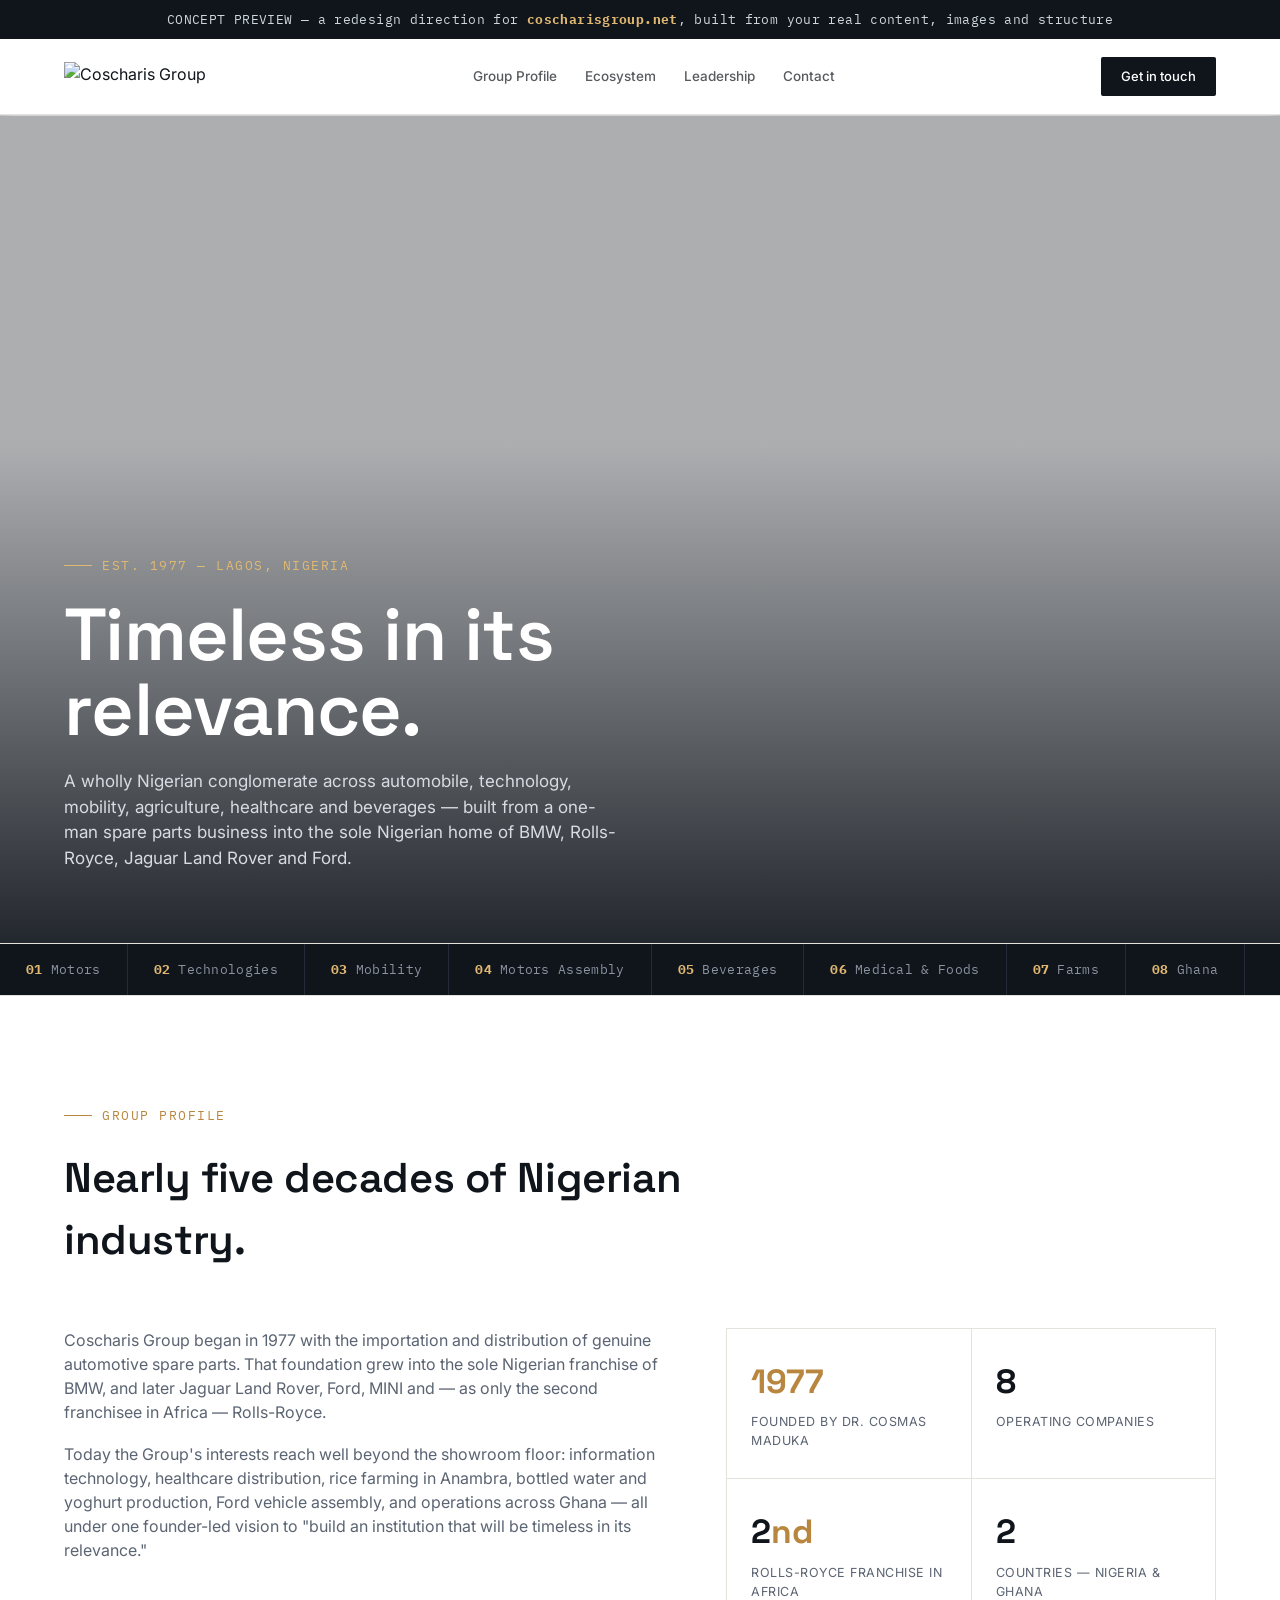
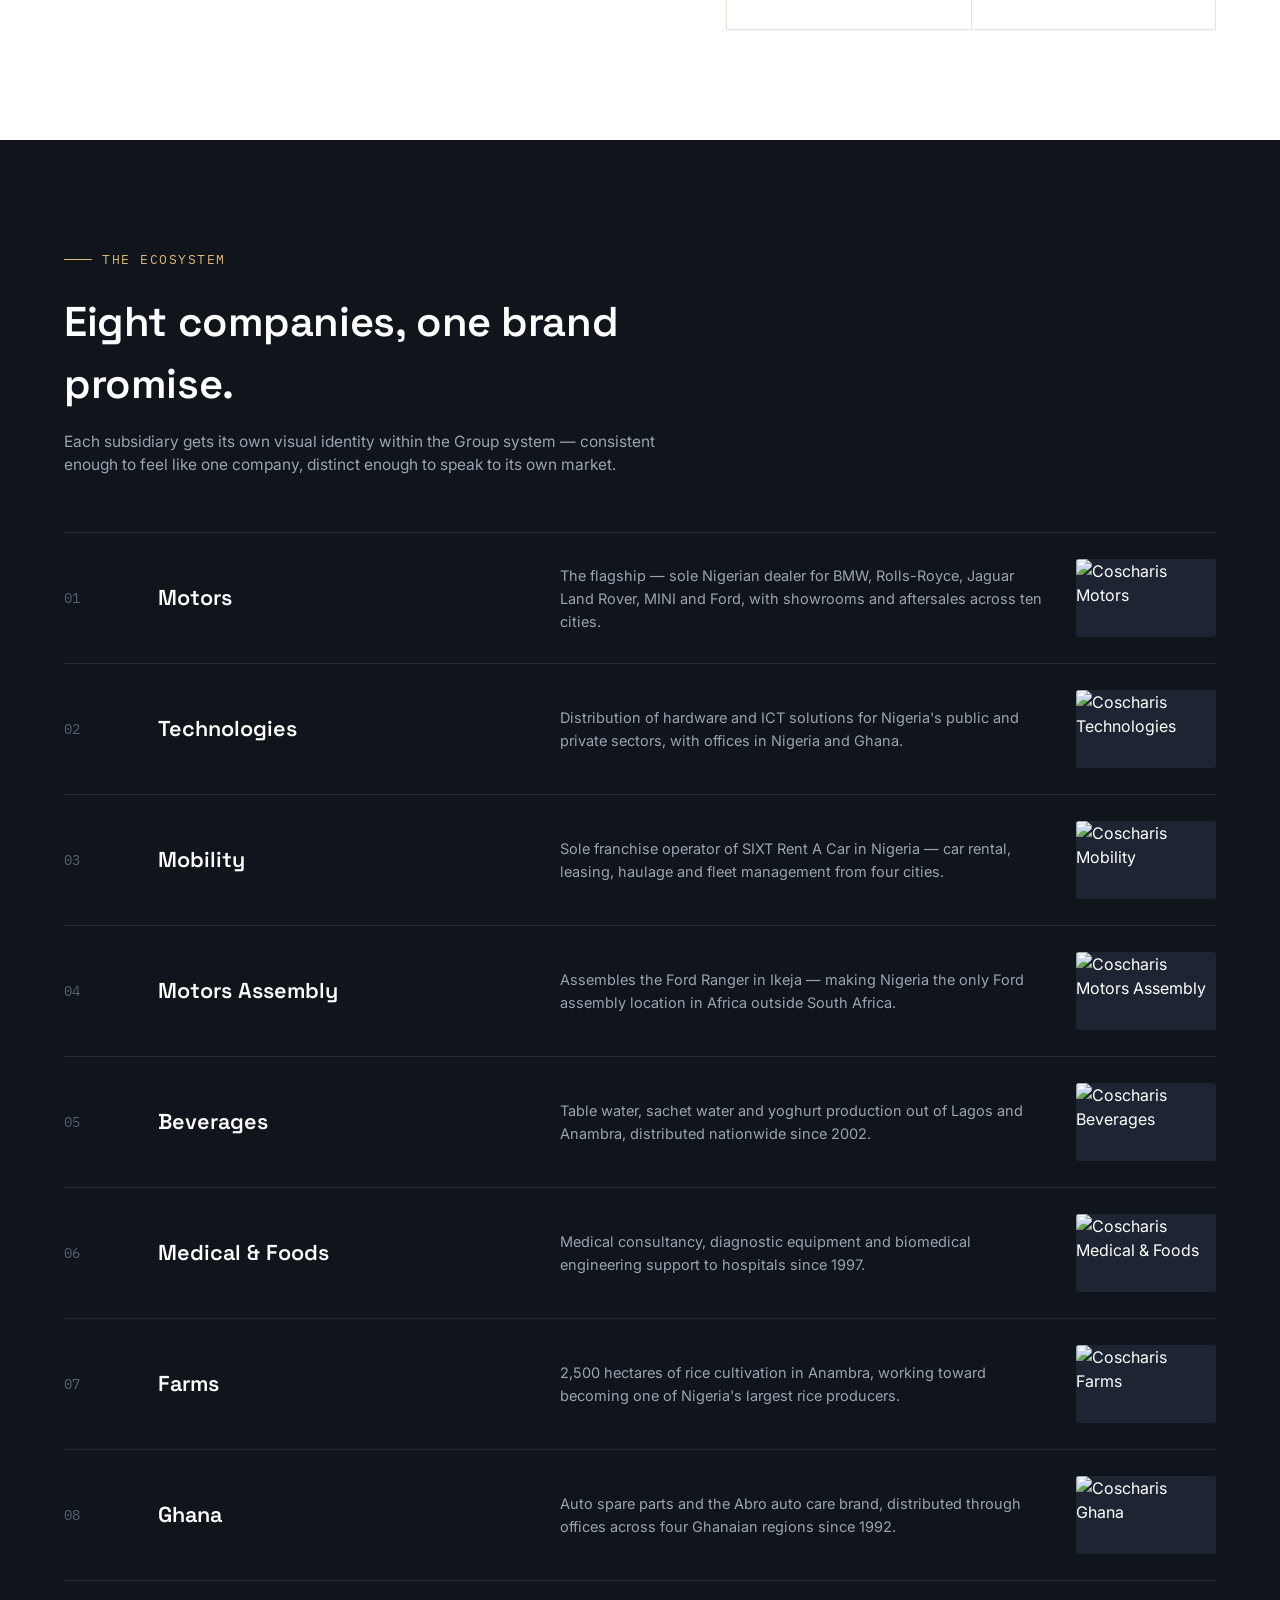
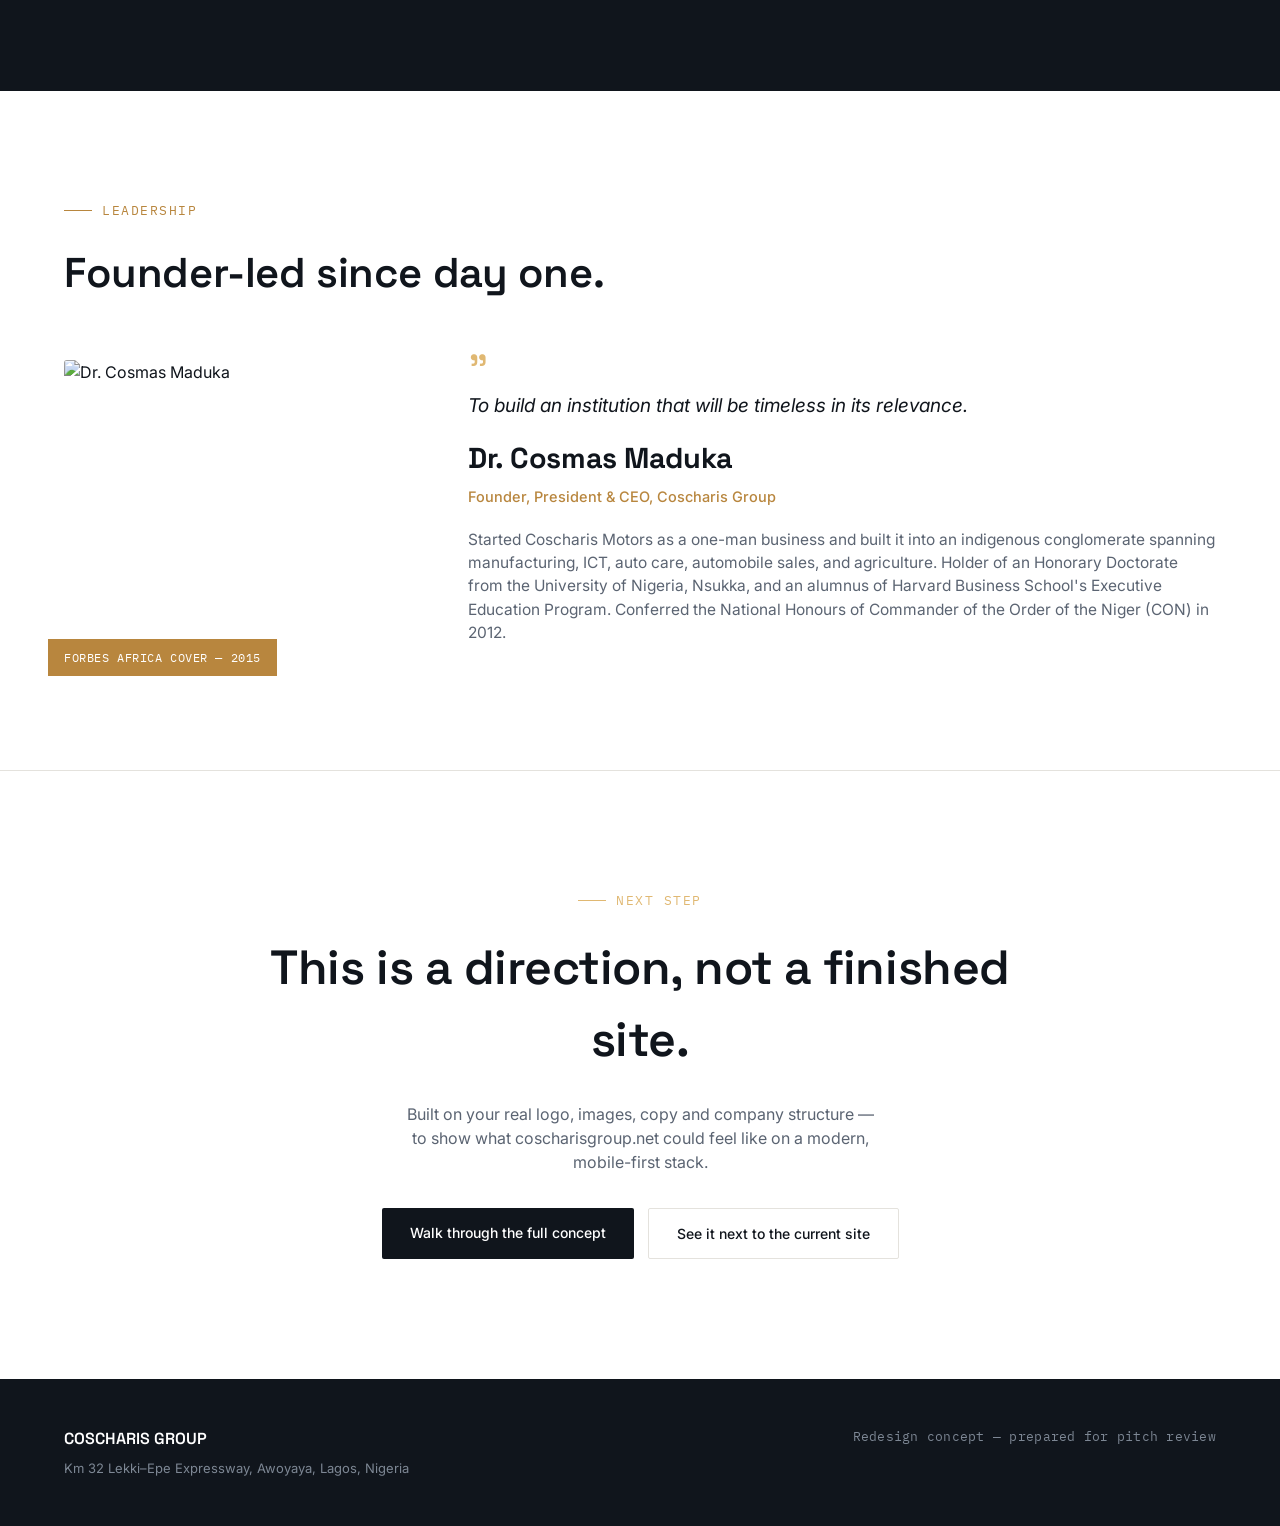
==== index.html @ f0986fd5 "Add Coscharis Group redesign pitch concept" ====
<!DOCTYPE html>
<html lang="en">
<head>
<meta charset="UTF-8">
<meta name="viewport" content="width=device-width, initial-scale=1.0">
<title>Coscharis Group — Redesign Concept</title>
<link rel="preconnect" href="https://fonts.googleapis.com">
<link href="https://fonts.googleapis.com/css2?family=Space+Grotesk:wght@400;500;600;700&family=Inter:wght@400;500;600&family=IBM+Plex+Mono:wght@400;500&display=swap" rel="stylesheet">
<style>
  :root{
    --ink:#10151c;
    --ink-soft:#1c2531;
    --paper:#ffffff;
    --steel:#5b6472;
    --hair:#e4e2dd;
    --brass:#b8863e;
    --brass-light:#e0b872;
  }
  *{box-sizing:border-box; margin:0; padding:0;}
  html{scroll-behavior:smooth;}
  body{
    font-family:'Inter', sans-serif;
    background:var(--paper);
    color:var(--ink);
    line-height:1.5;
    -webkit-font-smoothing:antialiased;
  }
  h1,h2,h3,.display{
    font-family:'Space Grotesk', sans-serif;
    letter-spacing:-0.01em;
  }
  .mono{
    font-family:'IBM Plex Mono', monospace;
    letter-spacing:0.02em;
  }
  a{color:inherit; text-decoration:none;}
  img{max-width:100%; display:block;}

  /* ---- Banner ---- */
  .pitch-banner{
    background:var(--ink);
    color:#cfd6de;
    text-align:center;
    padding:10px 16px;
    font-size:12.5px;
    font-family:'IBM Plex Mono', monospace;
    letter-spacing:0.03em;
  }
  .pitch-banner b{color:var(--brass-light);}

  /* ---- Nav ---- */
  nav{
    position:sticky; top:0; z-index:50;
    display:flex; align-items:center; justify-content:space-between;
    padding:18px 5%;
    background:rgba(255,255,255,0.92);
    backdrop-filter:blur(10px);
    border-bottom:1px solid var(--hair);
  }
  .nav-logo{display:flex; align-items:center; gap:10px;}
  .nav-logo img{height:30px; width:auto;}
  .nav-links{display:flex; gap:28px; font-size:13.5px; font-weight:500;}
  .nav-links a{opacity:0.7; transition:opacity .2s;}
  .nav-links a:hover{opacity:1; color:var(--brass);}
  .nav-cta{
    background:var(--ink); color:#fff; padding:10px 20px; border-radius:2px;
    font-size:13px; font-weight:500;
  }
  @media (max-width:860px){ .nav-links{display:none;} }

  /* ---- Hero ---- */
  .hero{
    position:relative;
    min-height:92vh;
    display:flex; align-items:flex-end;
    overflow:hidden;
  }
  .hero-bg{
    position:absolute; inset:0;
    background-size:cover; background-position:center;
    animation:kenburns 16s ease-in-out infinite alternate;
  }
  @keyframes kenburns{ from{transform:scale(1);} to{transform:scale(1.08);} }
  .hero-scrim{
    position:absolute; inset:0;
    background:linear-gradient(180deg, rgba(16,21,28,0.35) 0%, rgba(16,21,28,0.35) 40%, rgba(16,21,28,0.92) 100%);
  }
  .hero-content{
    position:relative; z-index:2;
    padding:0 5% 64px;
    max-width:920px;
    color:#fff;
  }
  .eyebrow{
    font-family:'IBM Plex Mono', monospace;
    font-size:12.5px; letter-spacing:0.12em;
    color:var(--brass-light);
    text-transform:uppercase;
    display:flex; align-items:center; gap:10px;
    margin-bottom:22px;
  }
  .eyebrow::before{content:""; width:28px; height:1px; background:var(--brass-light);}
  .hero h1{
    font-size:clamp(2.4rem, 6vw, 4.6rem);
    font-weight:600;
    line-height:1.02;
    margin-bottom:22px;
  }
  .hero p{
    font-size:17px; max-width:560px; color:#d7dce2; margin-bottom:8px;
  }

  /* ---- Ledger strip ---- */
  .ledger-strip{
    display:flex; overflow-x:auto;
    border-top:1px solid var(--hair); border-bottom:1px solid var(--hair);
    background:var(--ink);
  }
  .ledger-strip::-webkit-scrollbar{display:none;}
  .ledger-item{
    flex:0 0 auto;
    padding:16px 26px;
    font-family:'IBM Plex Mono', monospace;
    font-size:12.5px;
    color:#8b93a0;
    border-right:1px solid #232b36;
    white-space:nowrap;
  }
  .ledger-item b{color:var(--brass-light); margin-right:8px;}

  /* ---- Section shell ---- */
  section{padding:110px 5%;}
  .section-head{max-width:640px; margin-bottom:56px;}
  .section-head .eyebrow{color:var(--brass); }
  .section-head .eyebrow::before{background:var(--brass);}
  .section-head h2{font-size:clamp(1.8rem,3.6vw,2.6rem); font-weight:600; color:var(--ink);}

  /* ---- About ---- */
  .about-grid{
    display:grid; grid-template-columns:1.1fr 0.9fr; gap:64px; align-items:start;
  }
  .about-grid p{color:var(--steel); font-size:16px; margin-bottom:18px;}
  .about-stats{display:grid; grid-template-columns:1fr 1fr; gap:1px; background:var(--hair); border:1px solid var(--hair);}
  .stat-cell{background:#fff; padding:28px 24px;}
  .stat-cell .num{font-family:'Space Grotesk',sans-serif; font-size:2.1rem; font-weight:700; color:var(--ink);}
  .stat-cell .num span{color:var(--brass);}
  .stat-cell .label{font-size:12.5px; color:var(--steel); margin-top:6px; text-transform:uppercase; letter-spacing:0.04em;}
  @media (max-width:900px){ .about-grid{grid-template-columns:1fr;} }

  /* ---- Ecosystem index (signature) ---- */
  .ecosystem{background:var(--ink); color:#fff;}
  .ecosystem .section-head{color:#fff;}
  .ecosystem .section-head .eyebrow{color:var(--brass-light);}
  .ecosystem .section-head .eyebrow::before{background:var(--brass-light);}
  .ecosystem .section-head h2{color:#fff;}
  .ecosystem .section-head p{color:#9aa3af; margin-top:14px; font-size:15.5px;}

  .index-list{border-top:1px solid #232b36;}
  .index-row{
    display:grid; grid-template-columns:70px 1fr 1.3fr 140px;
    align-items:center; gap:24px;
    padding:26px 0;
    border-bottom:1px solid #232b36;
    cursor:pointer;
    transition:background .25s;
  }
  .index-row:hover{background:#161d26;}
  .index-num{font-family:'IBM Plex Mono',monospace; color:#586170; font-size:14px;}
  .index-name{font-family:'Space Grotesk',sans-serif; font-size:1.35rem; font-weight:600;}
  .index-desc{color:#9aa3af; font-size:14.5px; line-height:1.6;}
  .index-thumb{
    width:140px; height:78px; border-radius:3px; overflow:hidden;
    background:#1c2531;
  }
  .index-thumb img{width:100%; height:100%; object-fit:cover; filter:grayscale(15%);}
  @media (max-width:760px){
    .index-row{grid-template-columns:40px 1fr; grid-template-areas:"num name" "desc desc" "thumb thumb"; row-gap:10px;}
    .index-thumb{width:100%; height:140px;}
  }

  /* ---- Leadership ---- */
  .leader-wrap{
    display:grid; grid-template-columns:340px 1fr; gap:64px;
  }
  .leader-photo{position:relative;}
  .leader-photo img{border-radius:3px; filter:grayscale(6%);}
  .leader-tag{
    position:absolute; bottom:-16px; left:-16px;
    background:var(--brass); color:#fff; padding:10px 16px;
    font-family:'IBM Plex Mono',monospace; font-size:11.5px; letter-spacing:0.05em;
  }
  .leader-copy h3{font-size:1.8rem; margin-bottom:6px;}
  .leader-copy .role{color:var(--brass); font-weight:500; margin-bottom:20px; font-size:14.5px;}
  .leader-copy p{color:var(--steel); margin-bottom:16px; font-size:15.5px;}
  .quote-mark{font-family:'Space Grotesk',sans-serif; font-size:3rem; color:var(--brass-light); line-height:0.5; display:block; margin-bottom:8px;}
  @media (max-width:860px){ .leader-wrap{grid-template-columns:1fr;} .leader-tag{position:static; display:inline-block; margin-top:14px;} }

  /* ---- CTA / footer ---- */
  .cta{
    background:var(--paper);
    text-align:center;
    padding:120px 5%;
    border-top:1px solid var(--hair);
  }
  .cta h2{font-size:clamp(2rem,4.5vw,3rem); max-width:760px; margin:0 auto 26px; font-weight:600;}
  .cta p{color:var(--steel); max-width:480px; margin:0 auto 34px;}
  .cta-buttons{display:flex; gap:14px; justify-content:center; flex-wrap:wrap;}
  .btn-primary, .btn-ghost{
    padding:14px 28px; font-size:14px; font-weight:500; border-radius:2px;
  }
  .btn-primary{background:var(--ink); color:#fff;}
  .btn-ghost{border:1px solid var(--hair); color:var(--ink);}

  footer{
    background:var(--ink); color:#7d8794;
    padding:48px 5%;
    display:flex; justify-content:space-between; flex-wrap:wrap; gap:20px;
    font-size:13px;
  }
  footer .f-logo{color:#fff; font-family:'Space Grotesk',sans-serif; font-weight:600; margin-bottom:8px; font-size:16px;}

  .reveal{opacity:0; transform:translateY(18px); transition:opacity .7s ease, transform .7s ease;}
  .reveal.in{opacity:1; transform:translateY(0);}
</style>
</head>
<body>

<div class="pitch-banner">CONCEPT PREVIEW — a redesign direction for <b>coscharisgroup.net</b>, built from your real content, images and structure</div>

<nav>
  <div class="nav-logo">
    <img src="https://coscharisgroup.net/wp-content/themes/coscharis1/images/logonew1.jpg" alt="Coscharis Group">
  </div>
  <div class="nav-links">
    <a href="#about">Group Profile</a>
    <a href="#ecosystem">Ecosystem</a>
    <a href="#leadership">Leadership</a>
    <a href="#contact">Contact</a>
  </div>
  <a class="nav-cta" href="#contact">Get in touch</a>
</nav>

<section class="hero" style="padding:0;">
  <div class="hero-bg" style="background-image:url('https://coscharisgroup.net/wp-content/themes/coscharis1/images/2.jpg');"></div>
  <div class="hero-scrim"></div>
  <div class="hero-content">
    <div class="eyebrow">Est. 1977 — Lagos, Nigeria</div>
    <h1>Timeless in its relevance.</h1>
    <p>A wholly Nigerian conglomerate across automobile, technology, mobility, agriculture, healthcare and beverages — built from a one-man spare parts business into the sole Nigerian home of BMW, Rolls-Royce, Jaguar Land Rover and Ford.</p>
  </div>
</section>

<div class="ledger-strip mono">
  <div class="ledger-item"><b>01</b>Motors</div>
  <div class="ledger-item"><b>02</b>Technologies</div>
  <div class="ledger-item"><b>03</b>Mobility</div>
  <div class="ledger-item"><b>04</b>Motors Assembly</div>
  <div class="ledger-item"><b>05</b>Beverages</div>
  <div class="ledger-item"><b>06</b>Medical &amp; Foods</div>
  <div class="ledger-item"><b>07</b>Farms</div>
  <div class="ledger-item"><b>08</b>Ghana</div>
</div>

<section id="about">
  <div class="section-head reveal">
    <div class="eyebrow">Group Profile</div>
    <h2>Nearly five decades of Nigerian industry.</h2>
  </div>
  <div class="about-grid">
    <div class="reveal">
      <p>Coscharis Group began in 1977 with the importation and distribution of genuine automotive spare parts. That foundation grew into the sole Nigerian franchise of BMW, and later Jaguar Land Rover, Ford, MINI and — as only the second franchisee in Africa — Rolls-Royce.</p>
      <p>Today the Group's interests reach well beyond the showroom floor: information technology, healthcare distribution, rice farming in Anambra, bottled water and yoghurt production, Ford vehicle assembly, and operations across Ghana — all under one founder-led vision to "build an institution that will be timeless in its relevance."</p>
    </div>
    <div class="about-stats reveal">
      <div class="stat-cell"><div class="num"><span>1977</span></div><div class="label">Founded by Dr. Cosmas Maduka</div></div>
      <div class="stat-cell"><div class="num">8</div><div class="label">Operating companies</div></div>
      <div class="stat-cell"><div class="num">2<span>nd</span></div><div class="label">Rolls-Royce franchise in Africa</div></div>
      <div class="stat-cell"><div class="num">2</div><div class="label">Countries — Nigeria &amp; Ghana</div></div>
    </div>
  </div>
</section>

<section id="ecosystem" class="ecosystem">
  <div class="section-head reveal">
    <div class="eyebrow">The Ecosystem</div>
    <h2>Eight companies, one brand promise.</h2>
    <p>Each subsidiary gets its own visual identity within the Group system — consistent enough to feel like one company, distinct enough to speak to its own market.</p>
  </div>
  <div class="index-list">
    <div class="index-row reveal">
      <div class="index-num">01</div>
      <div class="index-name">Motors</div>
      <div class="index-desc">The flagship — sole Nigerian dealer for BMW, Rolls-Royce, Jaguar Land Rover, MINI and Ford, with showrooms and aftersales across ten cities.</div>
      <div class="index-thumb"><img src="https://coscharisgroup.net/wp-content/themes/coscharis1/images/cosmotorshead.png" alt="Coscharis Motors"></div>
    </div>
    <div class="index-row reveal">
      <div class="index-num">02</div>
      <div class="index-name">Technologies</div>
      <div class="index-desc">Distribution of hardware and ICT solutions for Nigeria's public and private sectors, with offices in Nigeria and Ghana.</div>
      <div class="index-thumb"><img src="https://coscharisgroup.net/wp-content/themes/coscharis1/images/costechhead.png" alt="Coscharis Technologies"></div>
    </div>
    <div class="index-row reveal">
      <div class="index-num">03</div>
      <div class="index-name">Mobility</div>
      <div class="index-desc">Sole franchise operator of SIXT Rent A Car in Nigeria — car rental, leasing, haulage and fleet management from four cities.</div>
      <div class="index-thumb"><img src="https://coscharisgroup.net/wp-content/themes/coscharis1/images/cosmobhead.png" alt="Coscharis Mobility"></div>
    </div>
    <div class="index-row reveal">
      <div class="index-num">04</div>
      <div class="index-name">Motors Assembly</div>
      <div class="index-desc">Assembles the Ford Ranger in Ikeja — making Nigeria the only Ford assembly location in Africa outside South Africa.</div>
      <div class="index-thumb"><img src="https://coscharisgroup.net/wp-content/themes/coscharis1/images/cosmalhead.png" alt="Coscharis Motors Assembly"></div>
    </div>
    <div class="index-row reveal">
      <div class="index-num">05</div>
      <div class="index-name">Beverages</div>
      <div class="index-desc">Table water, sachet water and yoghurt production out of Lagos and Anambra, distributed nationwide since 2002.</div>
      <div class="index-thumb"><img src="https://coscharisgroup.net/wp-content/themes/coscharis1/images/cosbevhead.png" alt="Coscharis Beverages"></div>
    </div>
    <div class="index-row reveal">
      <div class="index-num">06</div>
      <div class="index-name">Medical &amp; Foods</div>
      <div class="index-desc">Medical consultancy, diagnostic equipment and biomedical engineering support to hospitals since 1997.</div>
      <div class="index-thumb"><img src="https://coscharisgroup.net/wp-content/themes/coscharis1/images/cosmedhead.png" alt="Coscharis Medical & Foods"></div>
    </div>
    <div class="index-row reveal">
      <div class="index-num">07</div>
      <div class="index-name">Farms</div>
      <div class="index-desc">2,500 hectares of rice cultivation in Anambra, working toward becoming one of Nigeria's largest rice producers.</div>
      <div class="index-thumb"><img src="https://coscharisgroup.net/wp-content/themes/coscharis1/images/cosfarmshead.png" alt="Coscharis Farms"></div>
    </div>
    <div class="index-row reveal">
      <div class="index-num">08</div>
      <div class="index-name">Ghana</div>
      <div class="index-desc">Auto spare parts and the Abro auto care brand, distributed through offices across four Ghanaian regions since 1992.</div>
      <div class="index-thumb"><img src="https://coscharisgroup.net/wp-content/themes/coscharis1/images/cosghanahead.png" alt="Coscharis Ghana"></div>
    </div>
  </div>
</section>

<section id="leadership">
  <div class="section-head reveal">
    <div class="eyebrow">Leadership</div>
    <h2>Founder-led since day one.</h2>
  </div>
  <div class="leader-wrap reveal">
    <div class="leader-photo">
      <img src="https://coscharisgroup.net/wp-content/themes/coscharis1/images/cosmas.jpg" alt="Dr. Cosmas Maduka">
      <div class="leader-tag mono">FORBES AFRICA COVER — 2015</div>
    </div>
    <div class="leader-copy">
      <span class="quote-mark">"</span>
      <p style="font-size:19px; color:var(--ink); font-style:italic;">To build an institution that will be timeless in its relevance.</p>
      <h3>Dr. Cosmas Maduka</h3>
      <div class="role">Founder, President &amp; CEO, Coscharis Group</div>
      <p>Started Coscharis Motors as a one-man business and built it into an indigenous conglomerate spanning manufacturing, ICT, auto care, automobile sales, and agriculture. Holder of an Honorary Doctorate from the University of Nigeria, Nsukka, and an alumnus of Harvard Business School's Executive Education Program. Conferred the National Honours of Commander of the Order of the Niger (CON) in 2012.</p>
    </div>
  </div>
</section>

<section class="cta" id="contact">
  <div class="eyebrow" style="justify-content:center;">Next Step</div>
  <h2>This is a direction, not a finished site.</h2>
  <p>Built on your real logo, images, copy and company structure — to show what coscharisgroup.net could feel like on a modern, mobile-first stack.</p>
  <div class="cta-buttons">
    <a class="btn-primary" href="#">Walk through the full concept</a>
    <a class="btn-ghost" href="#">See it next to the current site</a>
  </div>
</section>

<footer>
  <div>
    <div class="f-logo">COSCHARIS GROUP</div>
    <div>Km 32 Lekki–Epe Expressway, Awoyaya, Lagos, Nigeria</div>
  </div>
  <div class="mono">Redesign concept — prepared for pitch review</div>
</footer>

<script>
  const io = new IntersectionObserver(entries=>{
    entries.forEach(e=>{ if(e.isIntersecting){ e.target.classList.add('in'); } });
  }, {threshold:0.12});
  document.querySelectorAll('.reveal').forEach(el=>io.observe(el));
</script>

</body>
</html>
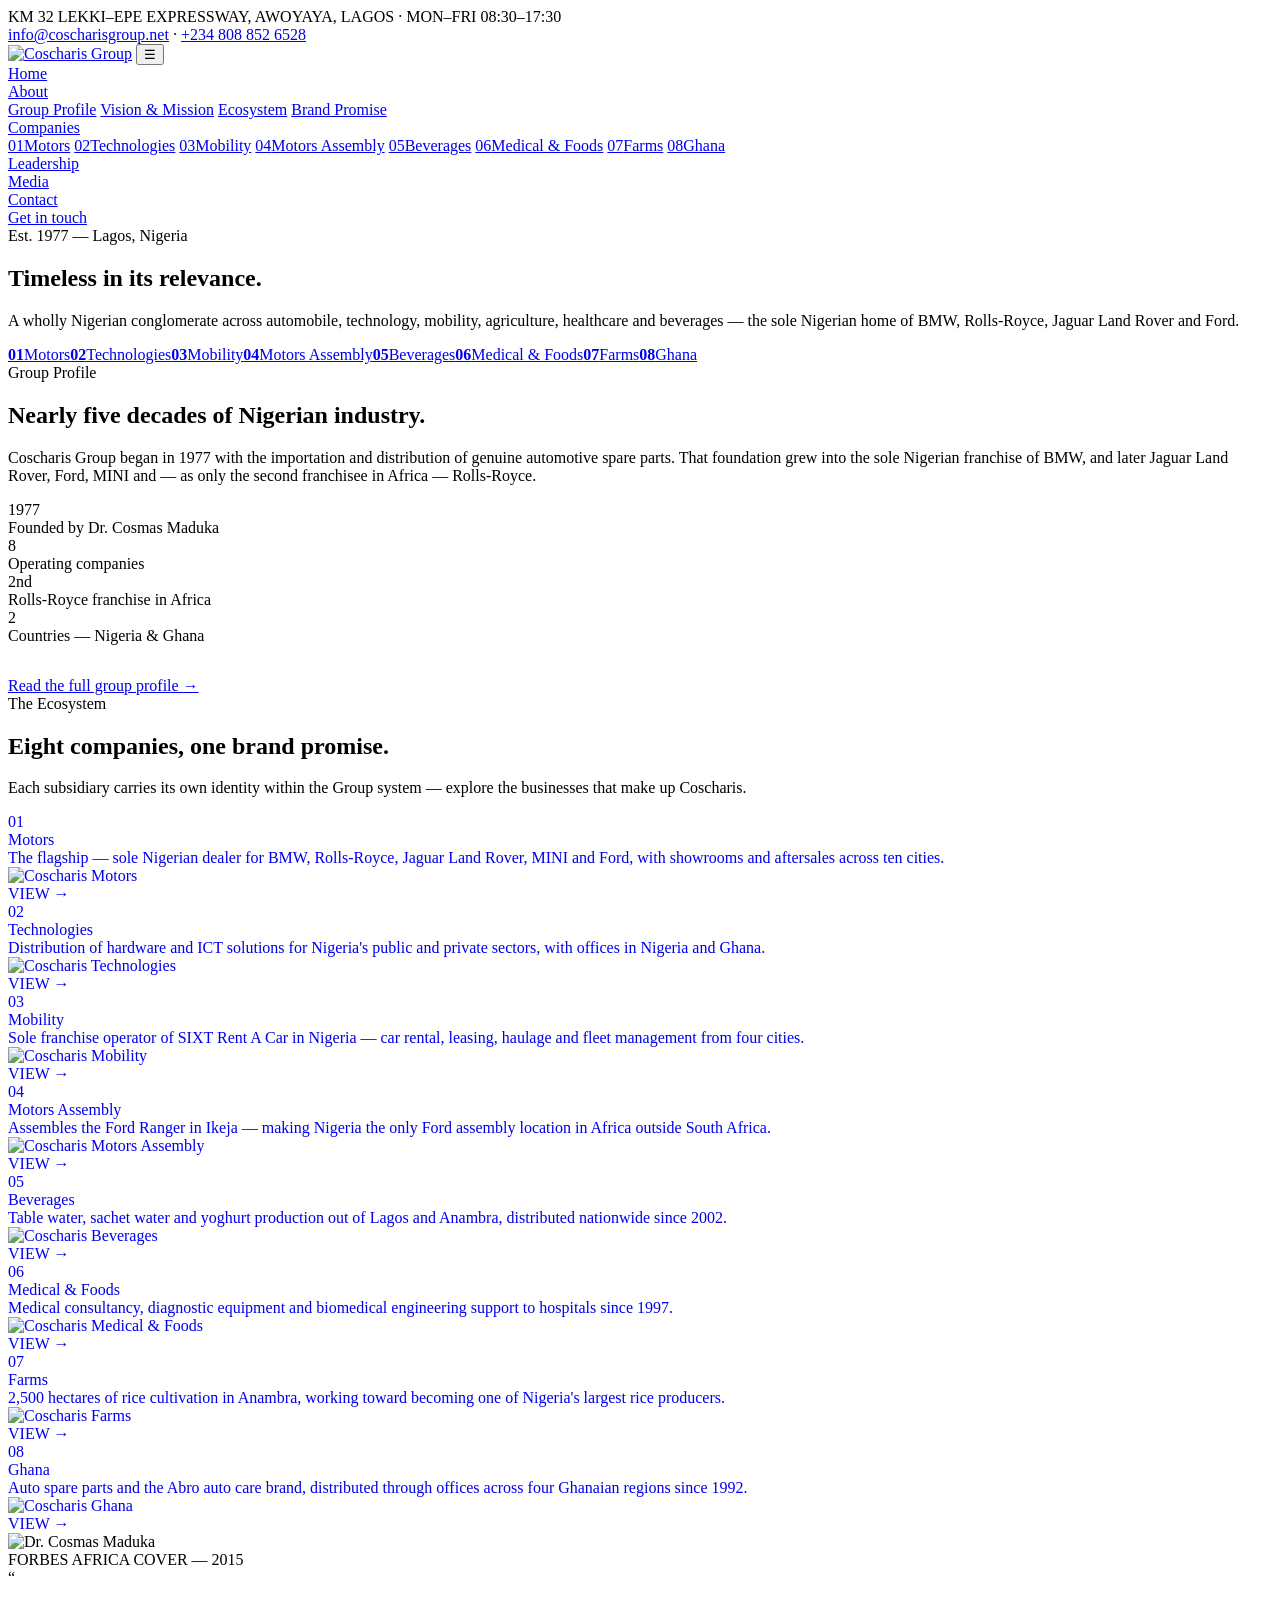
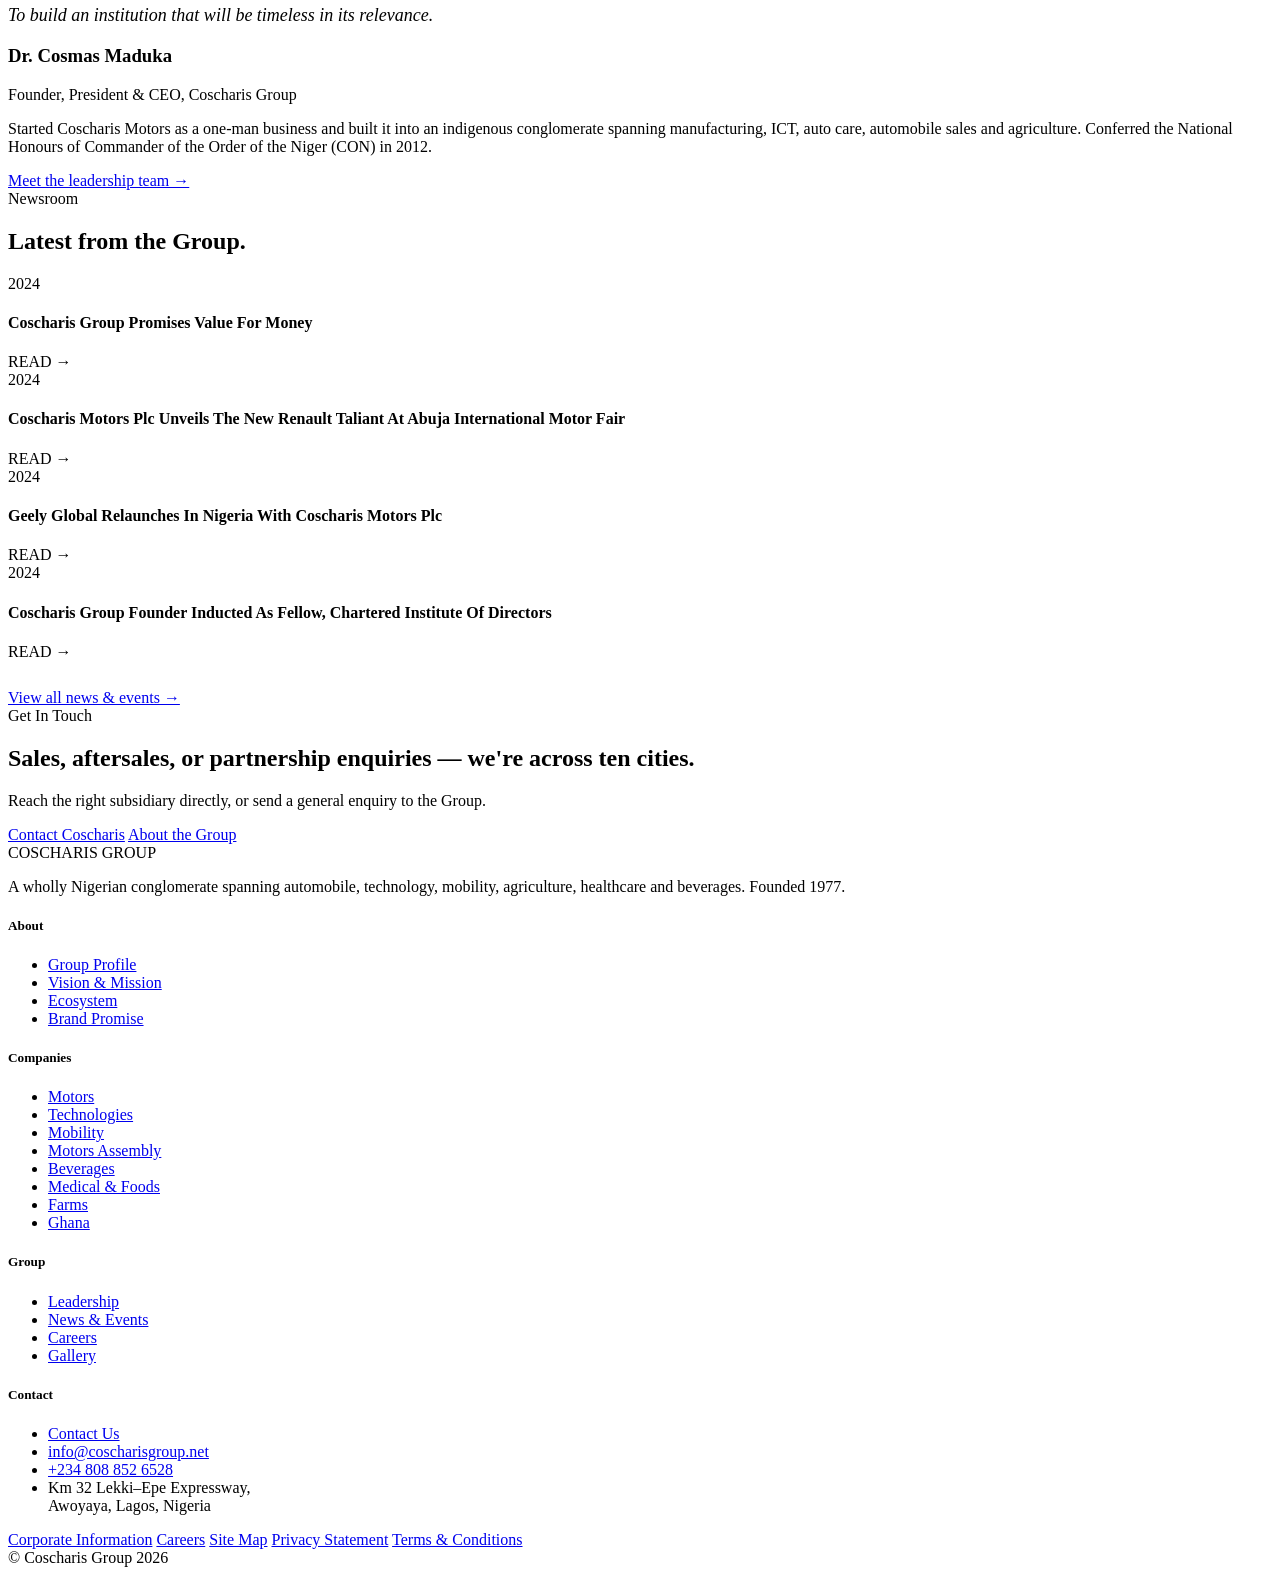
==== commit c64bc4cc: "Rebuild: full multi-page Coscharis Group site — homepage" ====
--- a/index.html
+++ b/index.html
@@ -3,385 +3,266 @@
 <head>
 <meta charset="UTF-8">
 <meta name="viewport" content="width=device-width, initial-scale=1.0">
-<title>Coscharis Group — Redesign Concept</title>
+<title>Coscharis Group — Value for Money</title>
+<meta name="description" content="Coscharis Group: Nigerian conglomerate across automobile, technology, mobility, agriculture, healthcare and beverages since 1977.">
 <link rel="preconnect" href="https://fonts.googleapis.com">
 <link href="https://fonts.googleapis.com/css2?family=Space+Grotesk:wght@400;500;600;700&family=Inter:wght@400;500;600&family=IBM+Plex+Mono:wght@400;500&display=swap" rel="stylesheet">
-<style>
-  :root{
-    --ink:#10151c;
-    --ink-soft:#1c2531;
-    --paper:#ffffff;
-    --steel:#5b6472;
-    --hair:#e4e2dd;
-    --brass:#b8863e;
-    --brass-light:#e0b872;
-  }
-  *{box-sizing:border-box; margin:0; padding:0;}
-  html{scroll-behavior:smooth;}
-  body{
-    font-family:'Inter', sans-serif;
-    background:var(--paper);
-    color:var(--ink);
-    line-height:1.5;
-    -webkit-font-smoothing:antialiased;
-  }
-  h1,h2,h3,.display{
-    font-family:'Space Grotesk', sans-serif;
-    letter-spacing:-0.01em;
-  }
-  .mono{
-    font-family:'IBM Plex Mono', monospace;
-    letter-spacing:0.02em;
-  }
-  a{color:inherit; text-decoration:none;}
-  img{max-width:100%; display:block;}
-
-  /* ---- Banner ---- */
-  .pitch-banner{
-    background:var(--ink);
-    color:#cfd6de;
-    text-align:center;
-    padding:10px 16px;
-    font-size:12.5px;
-    font-family:'IBM Plex Mono', monospace;
-    letter-spacing:0.03em;
-  }
-  .pitch-banner b{color:var(--brass-light);}
-
-  /* ---- Nav ---- */
-  nav{
-    position:sticky; top:0; z-index:50;
-    display:flex; align-items:center; justify-content:space-between;
-    padding:18px 5%;
-    background:rgba(255,255,255,0.92);
-    backdrop-filter:blur(10px);
-    border-bottom:1px solid var(--hair);
-  }
-  .nav-logo{display:flex; align-items:center; gap:10px;}
-  .nav-logo img{height:30px; width:auto;}
-  .nav-links{display:flex; gap:28px; font-size:13.5px; font-weight:500;}
-  .nav-links a{opacity:0.7; transition:opacity .2s;}
-  .nav-links a:hover{opacity:1; color:var(--brass);}
-  .nav-cta{
-    background:var(--ink); color:#fff; padding:10px 20px; border-radius:2px;
-    font-size:13px; font-weight:500;
-  }
-  @media (max-width:860px){ .nav-links{display:none;} }
-
-  /* ---- Hero ---- */
-  .hero{
-    position:relative;
-    min-height:92vh;
-    display:flex; align-items:flex-end;
-    overflow:hidden;
-  }
-  .hero-bg{
-    position:absolute; inset:0;
-    background-size:cover; background-position:center;
-    animation:kenburns 16s ease-in-out infinite alternate;
-  }
-  @keyframes kenburns{ from{transform:scale(1);} to{transform:scale(1.08);} }
-  .hero-scrim{
-    position:absolute; inset:0;
-    background:linear-gradient(180deg, rgba(16,21,28,0.35) 0%, rgba(16,21,28,0.35) 40%, rgba(16,21,28,0.92) 100%);
-  }
-  .hero-content{
-    position:relative; z-index:2;
-    padding:0 5% 64px;
-    max-width:920px;
-    color:#fff;
-  }
-  .eyebrow{
-    font-family:'IBM Plex Mono', monospace;
-    font-size:12.5px; letter-spacing:0.12em;
-    color:var(--brass-light);
-    text-transform:uppercase;
-    display:flex; align-items:center; gap:10px;
-    margin-bottom:22px;
-  }
-  .eyebrow::before{content:""; width:28px; height:1px; background:var(--brass-light);}
-  .hero h1{
-    font-size:clamp(2.4rem, 6vw, 4.6rem);
-    font-weight:600;
-    line-height:1.02;
-    margin-bottom:22px;
-  }
-  .hero p{
-    font-size:17px; max-width:560px; color:#d7dce2; margin-bottom:8px;
-  }
-
-  /* ---- Ledger strip ---- */
-  .ledger-strip{
-    display:flex; overflow-x:auto;
-    border-top:1px solid var(--hair); border-bottom:1px solid var(--hair);
-    background:var(--ink);
-  }
-  .ledger-strip::-webkit-scrollbar{display:none;}
-  .ledger-item{
-    flex:0 0 auto;
-    padding:16px 26px;
-    font-family:'IBM Plex Mono', monospace;
-    font-size:12.5px;
-    color:#8b93a0;
-    border-right:1px solid #232b36;
-    white-space:nowrap;
-  }
-  .ledger-item b{color:var(--brass-light); margin-right:8px;}
-
-  /* ---- Section shell ---- */
-  section{padding:110px 5%;}
-  .section-head{max-width:640px; margin-bottom:56px;}
-  .section-head .eyebrow{color:var(--brass); }
-  .section-head .eyebrow::before{background:var(--brass);}
-  .section-head h2{font-size:clamp(1.8rem,3.6vw,2.6rem); font-weight:600; color:var(--ink);}
-
-  /* ---- About ---- */
-  .about-grid{
-    display:grid; grid-template-columns:1.1fr 0.9fr; gap:64px; align-items:start;
-  }
-  .about-grid p{color:var(--steel); font-size:16px; margin-bottom:18px;}
-  .about-stats{display:grid; grid-template-columns:1fr 1fr; gap:1px; background:var(--hair); border:1px solid var(--hair);}
-  .stat-cell{background:#fff; padding:28px 24px;}
-  .stat-cell .num{font-family:'Space Grotesk',sans-serif; font-size:2.1rem; font-weight:700; color:var(--ink);}
-  .stat-cell .num span{color:var(--brass);}
-  .stat-cell .label{font-size:12.5px; color:var(--steel); margin-top:6px; text-transform:uppercase; letter-spacing:0.04em;}
-  @media (max-width:900px){ .about-grid{grid-template-columns:1fr;} }
-
-  /* ---- Ecosystem index (signature) ---- */
-  .ecosystem{background:var(--ink); color:#fff;}
-  .ecosystem .section-head{color:#fff;}
-  .ecosystem .section-head .eyebrow{color:var(--brass-light);}
-  .ecosystem .section-head .eyebrow::before{background:var(--brass-light);}
-  .ecosystem .section-head h2{color:#fff;}
-  .ecosystem .section-head p{color:#9aa3af; margin-top:14px; font-size:15.5px;}
-
-  .index-list{border-top:1px solid #232b36;}
-  .index-row{
-    display:grid; grid-template-columns:70px 1fr 1.3fr 140px;
-    align-items:center; gap:24px;
-    padding:26px 0;
-    border-bottom:1px solid #232b36;
-    cursor:pointer;
-    transition:background .25s;
-  }
-  .index-row:hover{background:#161d26;}
-  .index-num{font-family:'IBM Plex Mono',monospace; color:#586170; font-size:14px;}
-  .index-name{font-family:'Space Grotesk',sans-serif; font-size:1.35rem; font-weight:600;}
-  .index-desc{color:#9aa3af; font-size:14.5px; line-height:1.6;}
-  .index-thumb{
-    width:140px; height:78px; border-radius:3px; overflow:hidden;
-    background:#1c2531;
-  }
-  .index-thumb img{width:100%; height:100%; object-fit:cover; filter:grayscale(15%);}
-  @media (max-width:760px){
-    .index-row{grid-template-columns:40px 1fr; grid-template-areas:"num name" "desc desc" "thumb thumb"; row-gap:10px;}
-    .index-thumb{width:100%; height:140px;}
-  }
-
-  /* ---- Leadership ---- */
-  .leader-wrap{
-    display:grid; grid-template-columns:340px 1fr; gap:64px;
-  }
-  .leader-photo{position:relative;}
-  .leader-photo img{border-radius:3px; filter:grayscale(6%);}
-  .leader-tag{
-    position:absolute; bottom:-16px; left:-16px;
-    background:var(--brass); color:#fff; padding:10px 16px;
-    font-family:'IBM Plex Mono',monospace; font-size:11.5px; letter-spacing:0.05em;
-  }
-  .leader-copy h3{font-size:1.8rem; margin-bottom:6px;}
-  .leader-copy .role{color:var(--brass); font-weight:500; margin-bottom:20px; font-size:14.5px;}
-  .leader-copy p{color:var(--steel); margin-bottom:16px; font-size:15.5px;}
-  .quote-mark{font-family:'Space Grotesk',sans-serif; font-size:3rem; color:var(--brass-light); line-height:0.5; display:block; margin-bottom:8px;}
-  @media (max-width:860px){ .leader-wrap{grid-template-columns:1fr;} .leader-tag{position:static; display:inline-block; margin-top:14px;} }
-
-  /* ---- CTA / footer ---- */
-  .cta{
-    background:var(--paper);
-    text-align:center;
-    padding:120px 5%;
-    border-top:1px solid var(--hair);
-  }
-  .cta h2{font-size:clamp(2rem,4.5vw,3rem); max-width:760px; margin:0 auto 26px; font-weight:600;}
-  .cta p{color:var(--steel); max-width:480px; margin:0 auto 34px;}
-  .cta-buttons{display:flex; gap:14px; justify-content:center; flex-wrap:wrap;}
-  .btn-primary, .btn-ghost{
-    padding:14px 28px; font-size:14px; font-weight:500; border-radius:2px;
-  }
-  .btn-primary{background:var(--ink); color:#fff;}
-  .btn-ghost{border:1px solid var(--hair); color:var(--ink);}
-
-  footer{
-    background:var(--ink); color:#7d8794;
-    padding:48px 5%;
-    display:flex; justify-content:space-between; flex-wrap:wrap; gap:20px;
-    font-size:13px;
-  }
-  footer .f-logo{color:#fff; font-family:'Space Grotesk',sans-serif; font-weight:600; margin-bottom:8px; font-size:16px;}
-
-  .reveal{opacity:0; transform:translateY(18px); transition:opacity .7s ease, transform .7s ease;}
-  .reveal.in{opacity:1; transform:translateY(0);}
-</style>
+<link rel="stylesheet" href="css/style.css">
 </head>
 <body>
 
-<div class="pitch-banner">CONCEPT PREVIEW — a redesign direction for <b>coscharisgroup.net</b>, built from your real content, images and structure</div>
-
-<nav>
-  <div class="nav-logo">
-    <img src="https://coscharisgroup.net/wp-content/themes/coscharis1/images/logonew1.jpg" alt="Coscharis Group">
-  </div>
+<div class="utility-bar">
+  <div>KM 32 LEKKI&ndash;EPE EXPRESSWAY, AWOYAYA, LAGOS &middot; MON&ndash;FRI 08:30&ndash;17:30</div>
+  <div><a href="mailto:info@coscharisgroup.net">info@coscharisgroup.net</a> &middot; <a href="tel:+2348088526528">+234 808 852 6528</a></div>
+</div>
+<nav class="mainnav">
+  <a class="nav-logo" href="index.html"><img src="https://coscharisgroup.net/wp-content/themes/coscharis1/images/logonew1.jpg" alt="Coscharis Group"></a>
+  <button class="nav-toggle" aria-label="Toggle menu">&#9776;</button>
   <div class="nav-links">
-    <a href="#about">Group Profile</a>
-    <a href="#ecosystem">Ecosystem</a>
-    <a href="#leadership">Leadership</a>
-    <a href="#contact">Contact</a>
-  </div>
-  <a class="nav-cta" href="#contact">Get in touch</a>
+    <div class="nav-item active"><a href="index.html">Home</a></div>
+    <div class="nav-item"><a href="about.html">About</a>
+      <div class="dropdown"><a href="about.html#profile">Group Profile</a>
+<a href="about.html#vision">Vision & Mission</a>
+<a href="about.html#ecosystem">Ecosystem</a>
+<a href="about.html#promise">Brand Promise</a></div>
+    </div>
+    <div class="nav-item"><a href="motors.html">Companies</a>
+      <div class="dropdown"><a href="motors.html"><span class="dd-num">01</span>Motors</a>
+<a href="technologies.html"><span class="dd-num">02</span>Technologies</a>
+<a href="mobility.html"><span class="dd-num">03</span>Mobility</a>
+<a href="motors-assembly.html"><span class="dd-num">04</span>Motors Assembly</a>
+<a href="beverages.html"><span class="dd-num">05</span>Beverages</a>
+<a href="medical.html"><span class="dd-num">06</span>Medical & Foods</a>
+<a href="farms.html"><span class="dd-num">07</span>Farms</a>
+<a href="ghana.html"><span class="dd-num">08</span>Ghana</a></div>
+    </div>
+    <div class="nav-item"><a href="leadership.html">Leadership</a></div>
+    <div class="nav-item"><a href="media.html">Media</a></div>
+    <div class="nav-item"><a href="contact.html">Contact</a></div>
+    <a class="nav-cta" href="contact.html">Get in touch</a>
+  </div>
 </nav>
 
 <section class="hero" style="padding:0;">
   <div class="hero-bg" style="background-image:url('https://coscharisgroup.net/wp-content/themes/coscharis1/images/2.jpg');"></div>
   <div class="hero-scrim"></div>
   <div class="hero-content">
-    <div class="eyebrow">Est. 1977 — Lagos, Nigeria</div>
+    <div class="eyebrow">Est. 1977 &mdash; Lagos, Nigeria</div>
     <h1>Timeless in its relevance.</h1>
-    <p>A wholly Nigerian conglomerate across automobile, technology, mobility, agriculture, healthcare and beverages — built from a one-man spare parts business into the sole Nigerian home of BMW, Rolls-Royce, Jaguar Land Rover and Ford.</p>
-  </div>
-</section>
-
-<div class="ledger-strip mono">
-  <div class="ledger-item"><b>01</b>Motors</div>
-  <div class="ledger-item"><b>02</b>Technologies</div>
-  <div class="ledger-item"><b>03</b>Mobility</div>
-  <div class="ledger-item"><b>04</b>Motors Assembly</div>
-  <div class="ledger-item"><b>05</b>Beverages</div>
-  <div class="ledger-item"><b>06</b>Medical &amp; Foods</div>
-  <div class="ledger-item"><b>07</b>Farms</div>
-  <div class="ledger-item"><b>08</b>Ghana</div>
-</div>
+    <p>A wholly Nigerian conglomerate across automobile, technology, mobility, agriculture, healthcare and beverages &mdash; the sole Nigerian home of BMW, Rolls-Royce, Jaguar Land Rover and Ford.</p>
+  </div>
+</section>
+<div class="ledger-strip"><a class="ledger-item mono" data-page="motors.html" href="motors.html"><b>01</b>Motors</a><a class="ledger-item mono" data-page="technologies.html" href="technologies.html"><b>02</b>Technologies</a><a class="ledger-item mono" data-page="mobility.html" href="mobility.html"><b>03</b>Mobility</a><a class="ledger-item mono" data-page="motors-assembly.html" href="motors-assembly.html"><b>04</b>Motors Assembly</a><a class="ledger-item mono" data-page="beverages.html" href="beverages.html"><b>05</b>Beverages</a><a class="ledger-item mono" data-page="medical.html" href="medical.html"><b>06</b>Medical & Foods</a><a class="ledger-item mono" data-page="farms.html" href="farms.html"><b>07</b>Farms</a><a class="ledger-item mono" data-page="ghana.html" href="ghana.html"><b>08</b>Ghana</a></div>
 
 <section id="about">
-  <div class="section-head reveal">
-    <div class="eyebrow">Group Profile</div>
-    <h2>Nearly five decades of Nigerian industry.</h2>
-  </div>
-  <div class="about-grid">
-    <div class="reveal">
-      <p>Coscharis Group began in 1977 with the importation and distribution of genuine automotive spare parts. That foundation grew into the sole Nigerian franchise of BMW, and later Jaguar Land Rover, Ford, MINI and — as only the second franchisee in Africa — Rolls-Royce.</p>
-      <p>Today the Group's interests reach well beyond the showroom floor: information technology, healthcare distribution, rice farming in Anambra, bottled water and yoghurt production, Ford vehicle assembly, and operations across Ghana — all under one founder-led vision to "build an institution that will be timeless in its relevance."</p>
-    </div>
-    <div class="about-stats reveal">
+  <div class="wrap">
+    <div class="section-head reveal">
+      <div class="eyebrow dark">Group Profile</div>
+      <h2>Nearly five decades of Nigerian industry.</h2>
+      <p>Coscharis Group began in 1977 with the importation and distribution of genuine automotive spare parts. That foundation grew into the sole Nigerian franchise of BMW, and later Jaguar Land Rover, Ford, MINI and &mdash; as only the second franchisee in Africa &mdash; Rolls-Royce.</p>
+    </div>
+    <div class="stat-grid reveal">
       <div class="stat-cell"><div class="num"><span>1977</span></div><div class="label">Founded by Dr. Cosmas Maduka</div></div>
       <div class="stat-cell"><div class="num">8</div><div class="label">Operating companies</div></div>
       <div class="stat-cell"><div class="num">2<span>nd</span></div><div class="label">Rolls-Royce franchise in Africa</div></div>
-      <div class="stat-cell"><div class="num">2</div><div class="label">Countries — Nigeria &amp; Ghana</div></div>
-    </div>
-  </div>
-</section>
-
-<section id="ecosystem" class="ecosystem">
-  <div class="section-head reveal">
-    <div class="eyebrow">The Ecosystem</div>
-    <h2>Eight companies, one brand promise.</h2>
-    <p>Each subsidiary gets its own visual identity within the Group system — consistent enough to feel like one company, distinct enough to speak to its own market.</p>
-  </div>
-  <div class="index-list">
-    <div class="index-row reveal">
+      <div class="stat-cell"><div class="num">2</div><div class="label">Countries &mdash; Nigeria &amp; Ghana</div></div>
+    </div>
+    <div style="margin-top:32px;">
+      <a class="btn-ghost" href="about.html">Read the full group profile &rarr;</a>
+    </div>
+  </div>
+</section>
+
+<section id="ecosystem" class="bg-ink">
+  <div class="wrap">
+    <div class="section-head reveal">
+      <div class="eyebrow">The Ecosystem</div>
+      <h2>Eight companies, one brand promise.</h2>
+      <p>Each subsidiary carries its own identity within the Group system &mdash; explore the businesses that make up Coscharis.</p>
+    </div>
+    <div class="index-list">
+      
+    <a class="index-row reveal" href="motors.html" style="display:grid; text-decoration:none;">
       <div class="index-num">01</div>
       <div class="index-name">Motors</div>
-      <div class="index-desc">The flagship — sole Nigerian dealer for BMW, Rolls-Royce, Jaguar Land Rover, MINI and Ford, with showrooms and aftersales across ten cities.</div>
+      <div class="index-desc">The flagship &mdash; sole Nigerian dealer for BMW, Rolls-Royce, Jaguar Land Rover, MINI and Ford, with showrooms and aftersales across ten cities.</div>
       <div class="index-thumb"><img src="https://coscharisgroup.net/wp-content/themes/coscharis1/images/cosmotorshead.png" alt="Coscharis Motors"></div>
-    </div>
-    <div class="index-row reveal">
+      <div class="index-go mono">VIEW &rarr;</div>
+    </a>
+    <a class="index-row reveal" href="technologies.html" style="display:grid; text-decoration:none;">
       <div class="index-num">02</div>
       <div class="index-name">Technologies</div>
       <div class="index-desc">Distribution of hardware and ICT solutions for Nigeria's public and private sectors, with offices in Nigeria and Ghana.</div>
       <div class="index-thumb"><img src="https://coscharisgroup.net/wp-content/themes/coscharis1/images/costechhead.png" alt="Coscharis Technologies"></div>
-    </div>
-    <div class="index-row reveal">
+      <div class="index-go mono">VIEW &rarr;</div>
+    </a>
+    <a class="index-row reveal" href="mobility.html" style="display:grid; text-decoration:none;">
       <div class="index-num">03</div>
       <div class="index-name">Mobility</div>
-      <div class="index-desc">Sole franchise operator of SIXT Rent A Car in Nigeria — car rental, leasing, haulage and fleet management from four cities.</div>
+      <div class="index-desc">Sole franchise operator of SIXT Rent A Car in Nigeria &mdash; car rental, leasing, haulage and fleet management from four cities.</div>
       <div class="index-thumb"><img src="https://coscharisgroup.net/wp-content/themes/coscharis1/images/cosmobhead.png" alt="Coscharis Mobility"></div>
-    </div>
-    <div class="index-row reveal">
+      <div class="index-go mono">VIEW &rarr;</div>
+    </a>
+    <a class="index-row reveal" href="motors-assembly.html" style="display:grid; text-decoration:none;">
       <div class="index-num">04</div>
       <div class="index-name">Motors Assembly</div>
-      <div class="index-desc">Assembles the Ford Ranger in Ikeja — making Nigeria the only Ford assembly location in Africa outside South Africa.</div>
+      <div class="index-desc">Assembles the Ford Ranger in Ikeja &mdash; making Nigeria the only Ford assembly location in Africa outside South Africa.</div>
       <div class="index-thumb"><img src="https://coscharisgroup.net/wp-content/themes/coscharis1/images/cosmalhead.png" alt="Coscharis Motors Assembly"></div>
-    </div>
-    <div class="index-row reveal">
+      <div class="index-go mono">VIEW &rarr;</div>
+    </a>
+    <a class="index-row reveal" href="beverages.html" style="display:grid; text-decoration:none;">
       <div class="index-num">05</div>
       <div class="index-name">Beverages</div>
       <div class="index-desc">Table water, sachet water and yoghurt production out of Lagos and Anambra, distributed nationwide since 2002.</div>
       <div class="index-thumb"><img src="https://coscharisgroup.net/wp-content/themes/coscharis1/images/cosbevhead.png" alt="Coscharis Beverages"></div>
-    </div>
-    <div class="index-row reveal">
+      <div class="index-go mono">VIEW &rarr;</div>
+    </a>
+    <a class="index-row reveal" href="medical.html" style="display:grid; text-decoration:none;">
       <div class="index-num">06</div>
-      <div class="index-name">Medical &amp; Foods</div>
+      <div class="index-name">Medical & Foods</div>
       <div class="index-desc">Medical consultancy, diagnostic equipment and biomedical engineering support to hospitals since 1997.</div>
       <div class="index-thumb"><img src="https://coscharisgroup.net/wp-content/themes/coscharis1/images/cosmedhead.png" alt="Coscharis Medical & Foods"></div>
-    </div>
-    <div class="index-row reveal">
+      <div class="index-go mono">VIEW &rarr;</div>
+    </a>
+    <a class="index-row reveal" href="farms.html" style="display:grid; text-decoration:none;">
       <div class="index-num">07</div>
       <div class="index-name">Farms</div>
       <div class="index-desc">2,500 hectares of rice cultivation in Anambra, working toward becoming one of Nigeria's largest rice producers.</div>
       <div class="index-thumb"><img src="https://coscharisgroup.net/wp-content/themes/coscharis1/images/cosfarmshead.png" alt="Coscharis Farms"></div>
-    </div>
-    <div class="index-row reveal">
+      <div class="index-go mono">VIEW &rarr;</div>
+    </a>
+    <a class="index-row reveal" href="ghana.html" style="display:grid; text-decoration:none;">
       <div class="index-num">08</div>
       <div class="index-name">Ghana</div>
       <div class="index-desc">Auto spare parts and the Abro auto care brand, distributed through offices across four Ghanaian regions since 1992.</div>
       <div class="index-thumb"><img src="https://coscharisgroup.net/wp-content/themes/coscharis1/images/cosghanahead.png" alt="Coscharis Ghana"></div>
-    </div>
-  </div>
-</section>
-
-<section id="leadership">
-  <div class="section-head reveal">
-    <div class="eyebrow">Leadership</div>
-    <h2>Founder-led since day one.</h2>
-  </div>
-  <div class="leader-wrap reveal">
-    <div class="leader-photo">
-      <img src="https://coscharisgroup.net/wp-content/themes/coscharis1/images/cosmas.jpg" alt="Dr. Cosmas Maduka">
-      <div class="leader-tag mono">FORBES AFRICA COVER — 2015</div>
-    </div>
-    <div class="leader-copy">
-      <span class="quote-mark">"</span>
-      <p style="font-size:19px; color:var(--ink); font-style:italic;">To build an institution that will be timeless in its relevance.</p>
-      <h3>Dr. Cosmas Maduka</h3>
-      <div class="role">Founder, President &amp; CEO, Coscharis Group</div>
-      <p>Started Coscharis Motors as a one-man business and built it into an indigenous conglomerate spanning manufacturing, ICT, auto care, automobile sales, and agriculture. Holder of an Honorary Doctorate from the University of Nigeria, Nsukka, and an alumnus of Harvard Business School's Executive Education Program. Conferred the National Honours of Commander of the Order of the Niger (CON) in 2012.</p>
-    </div>
-  </div>
-</section>
-
-<section class="cta" id="contact">
-  <div class="eyebrow" style="justify-content:center;">Next Step</div>
-  <h2>This is a direction, not a finished site.</h2>
-  <p>Built on your real logo, images, copy and company structure — to show what coscharisgroup.net could feel like on a modern, mobile-first stack.</p>
+      <div class="index-go mono">VIEW &rarr;</div>
+    </a>
+    </div>
+  </div>
+</section>
+
+<section>
+  <div class="wrap">
+    <div class="leader-wrap reveal">
+      <div class="leader-photo">
+        <img src="https://coscharisgroup.net/wp-content/themes/coscharis1/images/cosmas.jpg" alt="Dr. Cosmas Maduka">
+        <div class="leader-tag mono">FORBES AFRICA COVER &mdash; 2015</div>
+      </div>
+      <div class="leader-copy">
+        <span class="quote-mark">&ldquo;</span>
+        <p style="font-size:18px; color:var(--ink); font-style:italic;">To build an institution that will be timeless in its relevance.</p>
+        <h3>Dr. Cosmas Maduka</h3>
+        <div class="role">Founder, President &amp; CEO, Coscharis Group</div>
+        <p>Started Coscharis Motors as a one-man business and built it into an indigenous conglomerate spanning manufacturing, ICT, auto care, automobile sales and agriculture. Conferred the National Honours of Commander of the Order of the Niger (CON) in 2012.</p>
+        <a class="btn-ghost" href="leadership.html">Meet the leadership team &rarr;</a>
+      </div>
+    </div>
+  </div>
+</section>
+
+<section class="bg-cloud">
+  <div class="wrap">
+    <div class="section-head reveal">
+      <div class="eyebrow dark">Newsroom</div>
+      <h2>Latest from the Group.</h2>
+    </div>
+    <div class="press-list reveal">
+      
+    <div class="press-row">
+      <div class="p-date mono">2024</div>
+      <h4>Coscharis Group Promises Value For Money</h4>
+      <div class="p-link mono">READ &rarr;</div>
+    </div>
+    <div class="press-row">
+      <div class="p-date mono">2024</div>
+      <h4>Coscharis Motors Plc Unveils The New Renault Taliant At Abuja International Motor Fair</h4>
+      <div class="p-link mono">READ &rarr;</div>
+    </div>
+    <div class="press-row">
+      <div class="p-date mono">2024</div>
+      <h4>Geely Global Relaunches In Nigeria With Coscharis Motors Plc</h4>
+      <div class="p-link mono">READ &rarr;</div>
+    </div>
+    <div class="press-row">
+      <div class="p-date mono">2024</div>
+      <h4>Coscharis Group Founder Inducted As Fellow, Chartered Institute Of Directors</h4>
+      <div class="p-link mono">READ &rarr;</div>
+    </div>
+    </div>
+    <div style="margin-top:28px;"><a class="btn-ghost" href="media.html">View all news &amp; events &rarr;</a></div>
+  </div>
+</section>
+
+<section class="cta">
+  <div class="eyebrow" style="justify-content:center;">Get In Touch</div>
+  <h2>Sales, aftersales, or partnership enquiries &mdash; we're across ten cities.</h2>
+  <p>Reach the right subsidiary directly, or send a general enquiry to the Group.</p>
   <div class="cta-buttons">
-    <a class="btn-primary" href="#">Walk through the full concept</a>
-    <a class="btn-ghost" href="#">See it next to the current site</a>
+    <a class="btn-primary" href="contact.html">Contact Coscharis</a>
+    <a class="btn-ghost" href="about.html">About the Group</a>
   </div>
 </section>
 
 <footer>
-  <div>
-    <div class="f-logo">COSCHARIS GROUP</div>
-    <div>Km 32 Lekki–Epe Expressway, Awoyaya, Lagos, Nigeria</div>
-  </div>
-  <div class="mono">Redesign concept — prepared for pitch review</div>
+  <div class="wrap">
+    <div class="footer-grid">
+      <div class="footer-brand">
+        <div class="f-logo">COSCHARIS GROUP</div>
+        <p>A wholly Nigerian conglomerate spanning automobile, technology, mobility, agriculture, healthcare and beverages. Founded 1977.</p>
+      </div>
+      <div>
+        <h5>About</h5>
+        <ul>
+          <li><a href="about.html#profile">Group Profile</a></li>
+          <li><a href="about.html#vision">Vision &amp; Mission</a></li>
+          <li><a href="about.html#ecosystem">Ecosystem</a></li>
+          <li><a href="about.html#promise">Brand Promise</a></li>
+        </ul>
+      </div>
+      <div>
+        <h5>Companies</h5>
+        <ul><li><a href="motors.html">Motors</a></li>
+<li><a href="technologies.html">Technologies</a></li>
+<li><a href="mobility.html">Mobility</a></li>
+<li><a href="motors-assembly.html">Motors Assembly</a></li>
+<li><a href="beverages.html">Beverages</a></li>
+<li><a href="medical.html">Medical & Foods</a></li>
+<li><a href="farms.html">Farms</a></li>
+<li><a href="ghana.html">Ghana</a></li></ul>
+      </div>
+      <div>
+        <h5>Group</h5>
+        <ul>
+          <li><a href="leadership.html">Leadership</a></li>
+          <li><a href="media.html">News &amp; Events</a></li>
+          <li><a href="media.html#careers">Careers</a></li>
+          <li><a href="media.html#gallery">Gallery</a></li>
+        </ul>
+      </div>
+      <div>
+        <h5>Contact</h5>
+        <ul>
+          <li><a href="contact.html">Contact Us</a></li>
+          <li><a href="mailto:info@coscharisgroup.net">info@coscharisgroup.net</a></li>
+          <li><a href="tel:+2348088526528">+234 808 852 6528</a></li>
+          <li>Km 32 Lekki&ndash;Epe Expressway,<br>Awoyaya, Lagos, Nigeria</li>
+        </ul>
+      </div>
+    </div>
+    <div class="footer-bottom">
+      <div>
+        <a href="about.html">Corporate Information</a>
+        <a href="media.html#careers">Careers</a>
+        <a href="contact.html">Site Map</a>
+        <a href="#">Privacy Statement</a>
+        <a href="#">Terms &amp; Conditions</a>
+      </div>
+      <div>&copy; Coscharis Group 2026</div>
+    </div>
+  </div>
 </footer>
 
-<script>
-  const io = new IntersectionObserver(entries=>{
-    entries.forEach(e=>{ if(e.isIntersecting){ e.target.classList.add('in'); } });
-  }, {threshold:0.12});
-  document.querySelectorAll('.reveal').forEach(el=>io.observe(el));
-</script>
-
+<script src="js/main.js"></script>
 </body>
 </html>
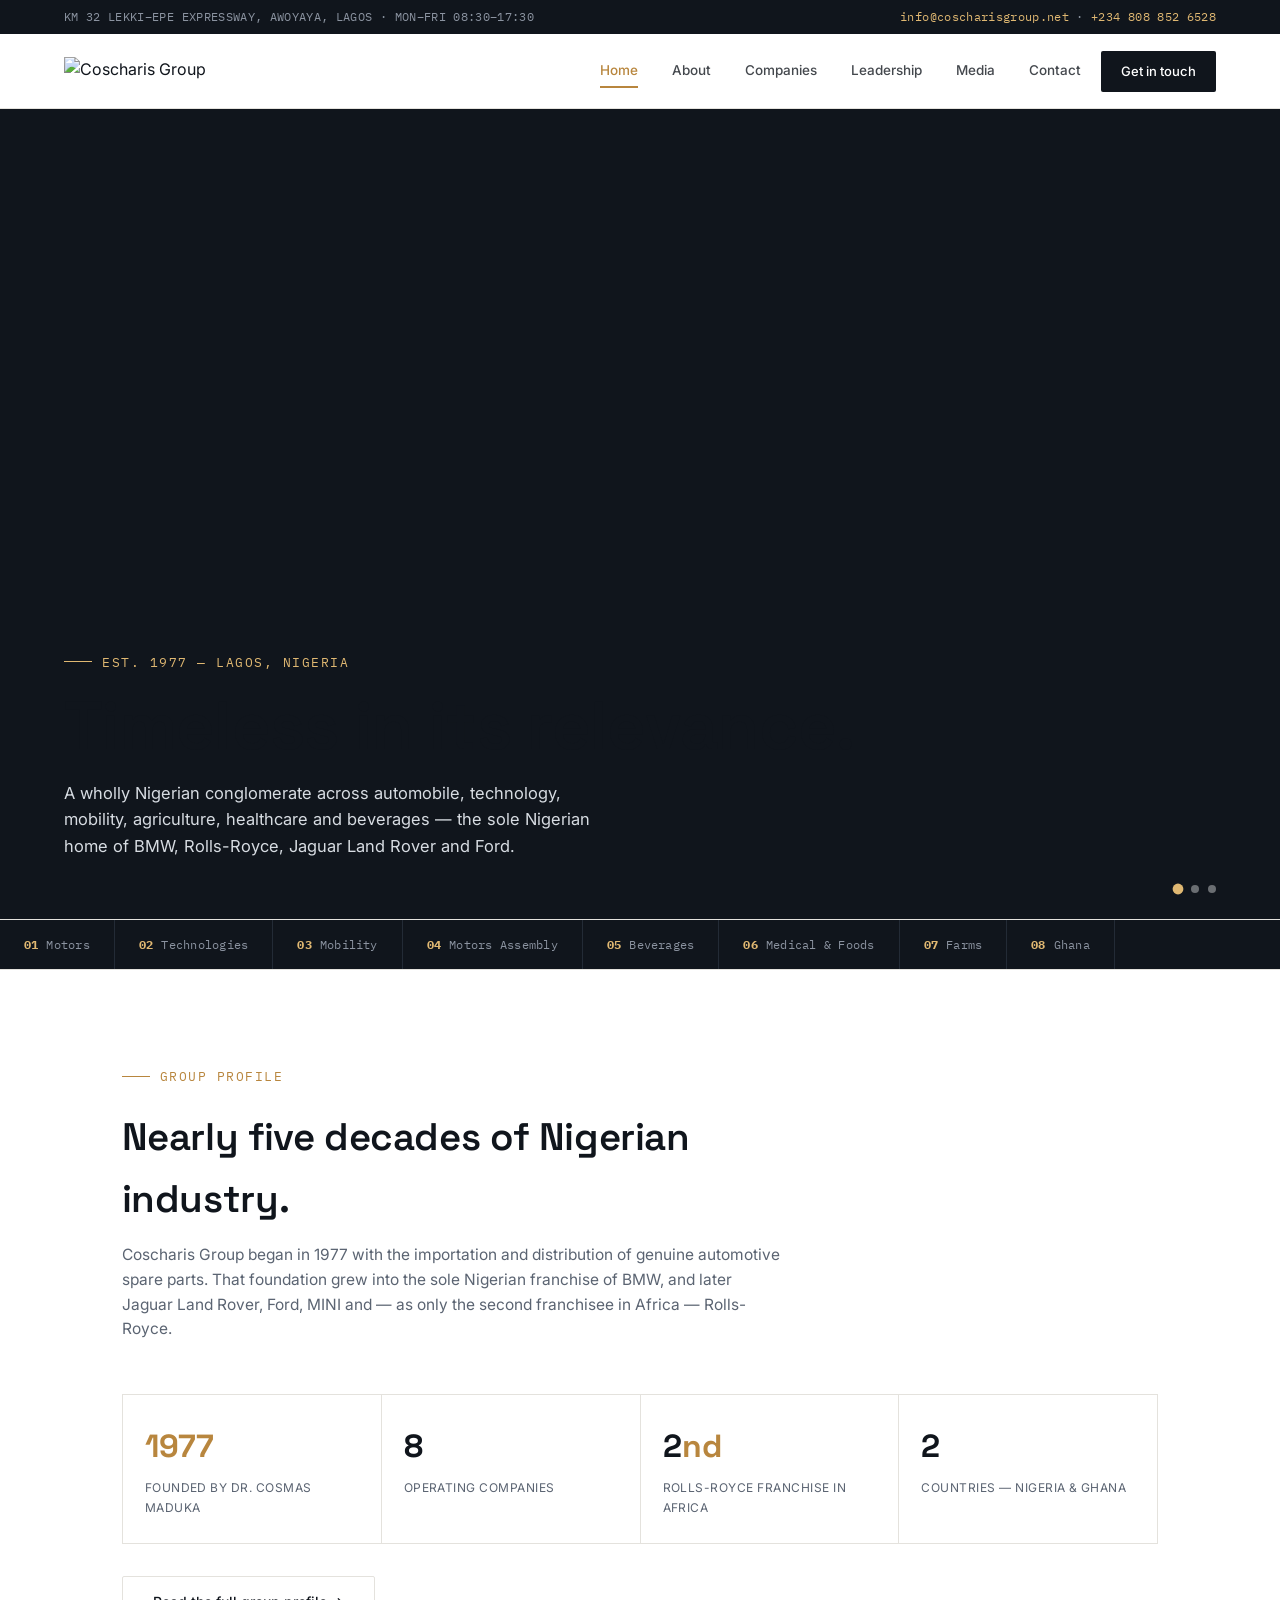
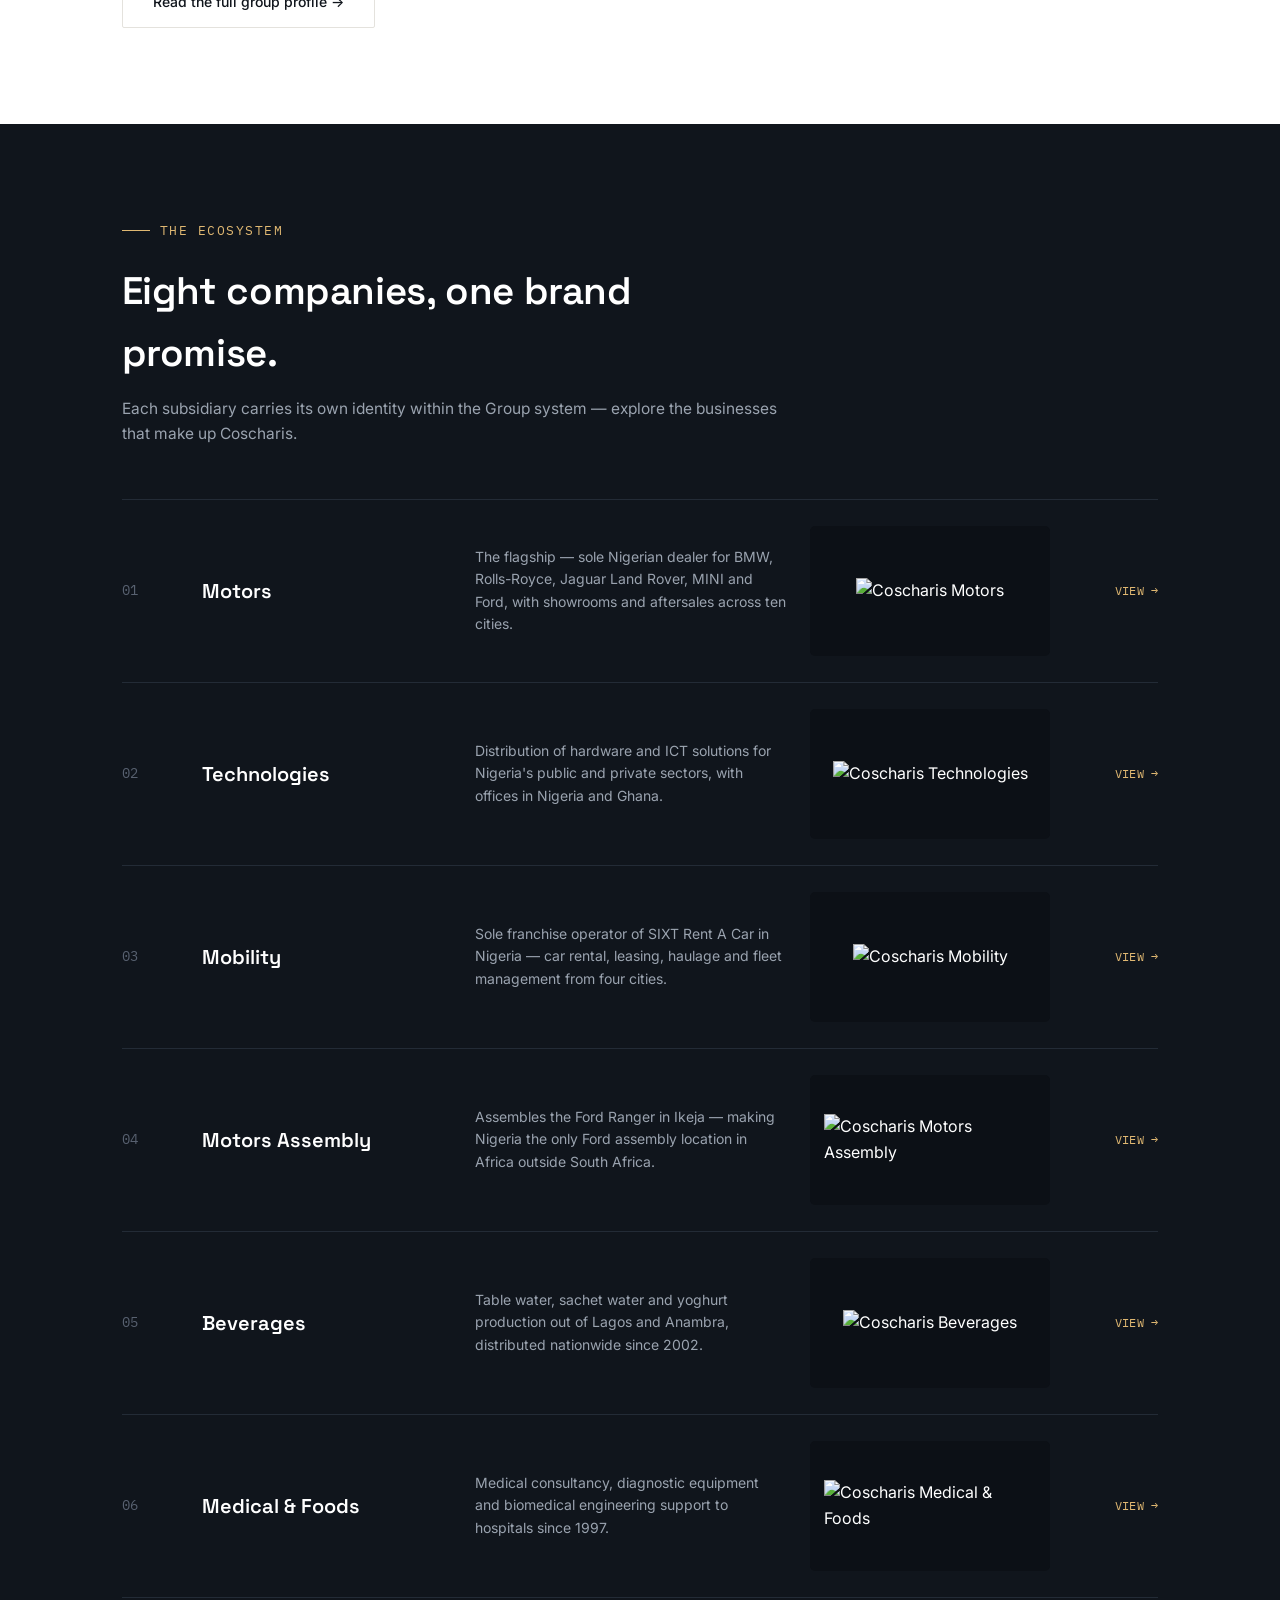
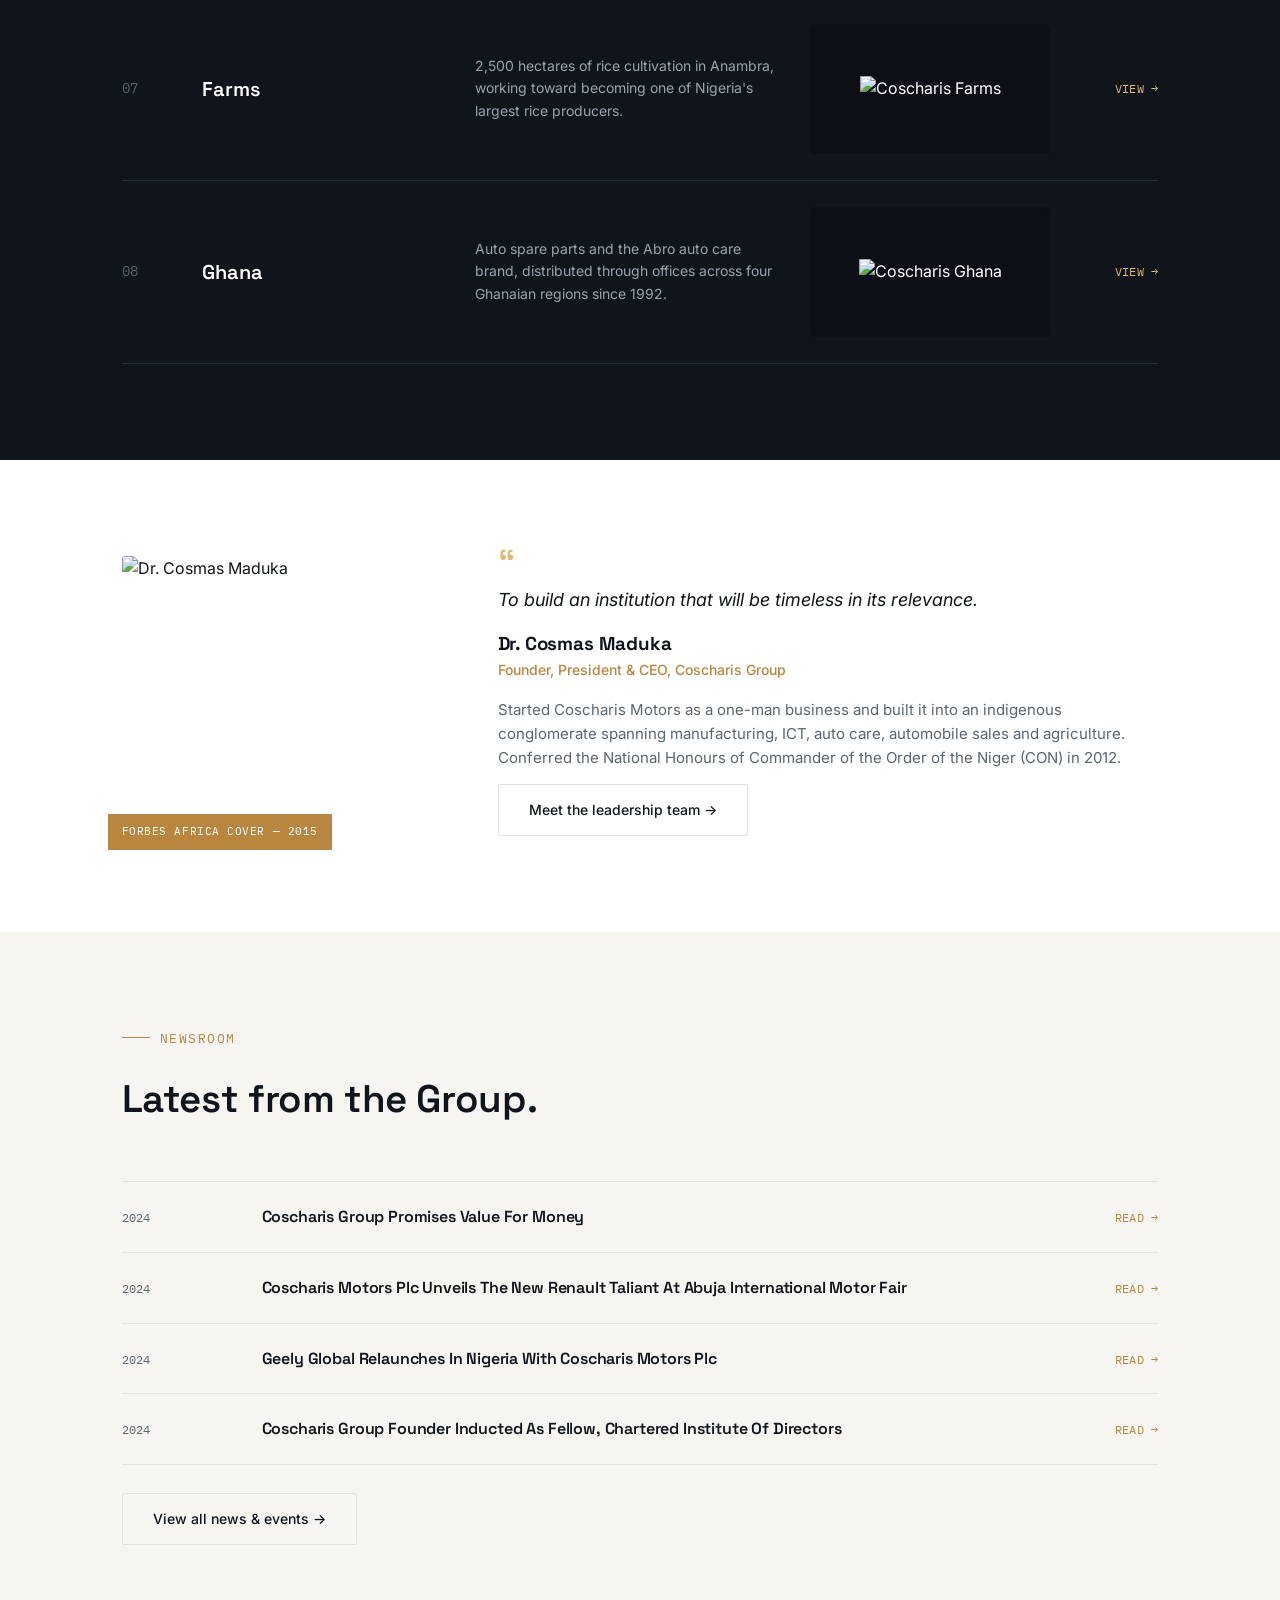
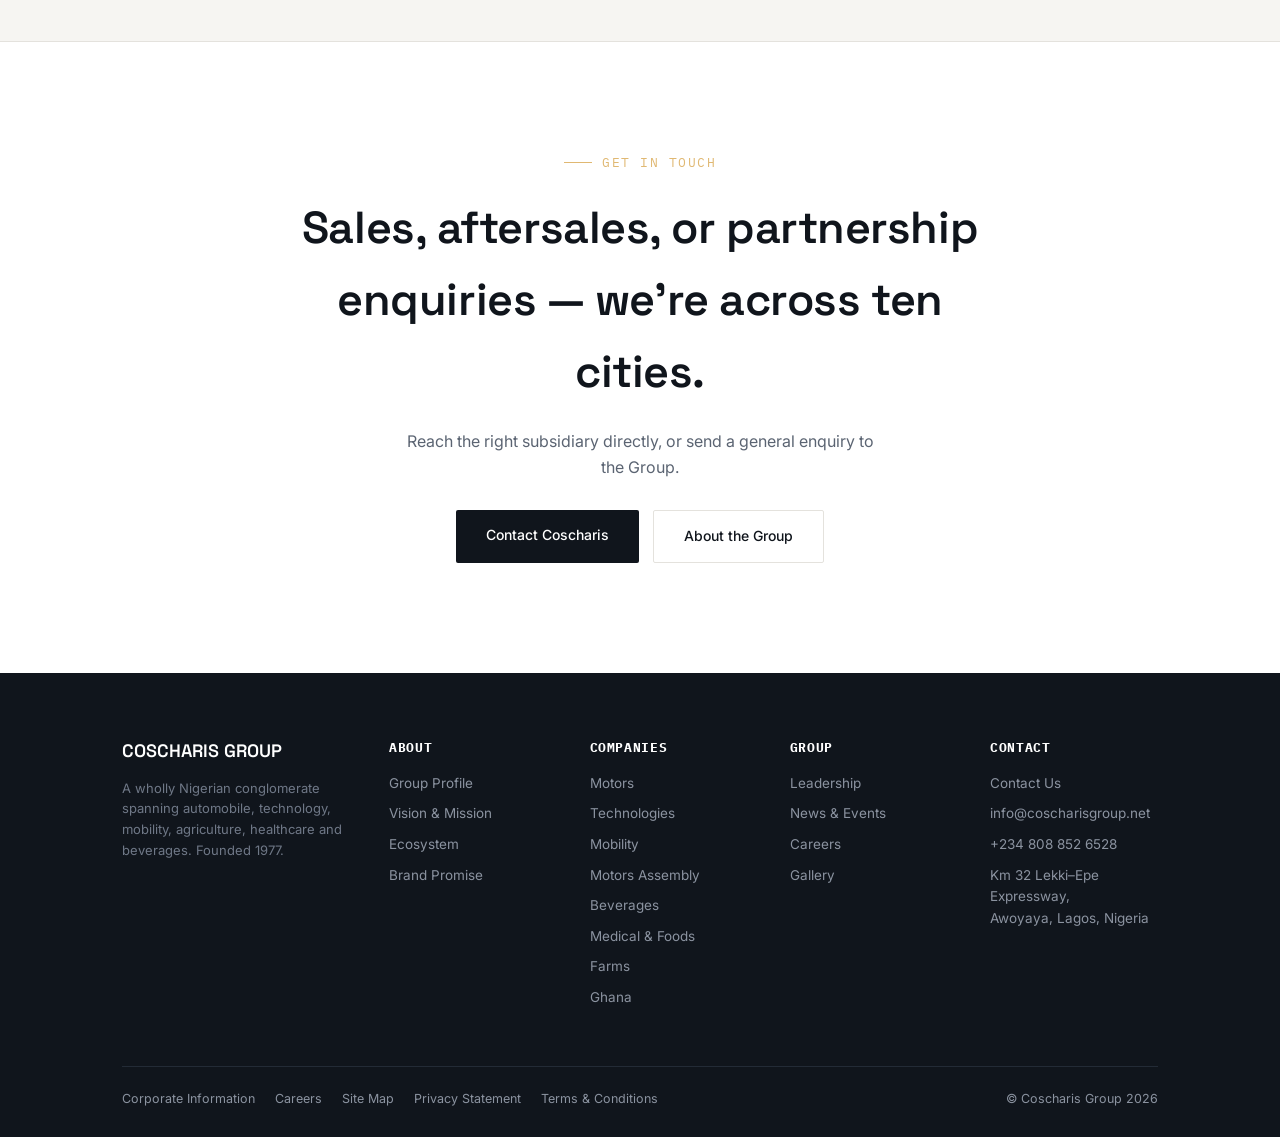
==== commit a281348a: "Update homepage: rotating hero carousel, staggered animations" ====
--- a/index.html
+++ b/index.html
@@ -43,15 +43,18 @@
   </div>
 </nav>
 
+
 <section class="hero" style="padding:0;">
-  <div class="hero-bg" style="background-image:url('https://coscharisgroup.net/wp-content/themes/coscharis1/images/2.jpg');"></div>
+  <div class="hero-slides"><div class="hero-slide active" style="background-image:url('https://coscharisgroup.net/wp-content/themes/coscharis1/images/2.jpg');"></div><div class="hero-slide" style="background-image:url('https://coscharisgroup.net/wp-content/themes/coscharis1/images/1.jpg');"></div><div class="hero-slide" style="background-image:url('https://coscharisgroup.net/wp-content/themes/coscharis1/images/33.jpg');"></div></div>
   <div class="hero-scrim"></div>
   <div class="hero-content">
     <div class="eyebrow">Est. 1977 &mdash; Lagos, Nigeria</div>
     <h1>Timeless in its relevance.</h1>
     <p>A wholly Nigerian conglomerate across automobile, technology, mobility, agriculture, healthcare and beverages &mdash; the sole Nigerian home of BMW, Rolls-Royce, Jaguar Land Rover and Ford.</p>
   </div>
-</section>
+  <div class="hero-dots"><span class="hero-dot active"></span><span class="hero-dot"></span><span class="hero-dot"></span></div>
+</section>
+
 <div class="ledger-strip"><a class="ledger-item mono" data-page="motors.html" href="motors.html"><b>01</b>Motors</a><a class="ledger-item mono" data-page="technologies.html" href="technologies.html"><b>02</b>Technologies</a><a class="ledger-item mono" data-page="mobility.html" href="mobility.html"><b>03</b>Mobility</a><a class="ledger-item mono" data-page="motors-assembly.html" href="motors-assembly.html"><b>04</b>Motors Assembly</a><a class="ledger-item mono" data-page="beverages.html" href="beverages.html"><b>05</b>Beverages</a><a class="ledger-item mono" data-page="medical.html" href="medical.html"><b>06</b>Medical & Foods</a><a class="ledger-item mono" data-page="farms.html" href="farms.html"><b>07</b>Farms</a><a class="ledger-item mono" data-page="ghana.html" href="ghana.html"><b>08</b>Ghana</a></div>
 
 <section id="about">
@@ -61,7 +64,7 @@
       <h2>Nearly five decades of Nigerian industry.</h2>
       <p>Coscharis Group began in 1977 with the importation and distribution of genuine automotive spare parts. That foundation grew into the sole Nigerian franchise of BMW, and later Jaguar Land Rover, Ford, MINI and &mdash; as only the second franchisee in Africa &mdash; Rolls-Royce.</p>
     </div>
-    <div class="stat-grid reveal">
+    <div class="stat-grid reveal stagger">
       <div class="stat-cell"><div class="num"><span>1977</span></div><div class="label">Founded by Dr. Cosmas Maduka</div></div>
       <div class="stat-cell"><div class="num">8</div><div class="label">Operating companies</div></div>
       <div class="stat-cell"><div class="num">2<span>nd</span></div><div class="label">Rolls-Royce franchise in Africa</div></div>
@@ -80,7 +83,7 @@
       <h2>Eight companies, one brand promise.</h2>
       <p>Each subsidiary carries its own identity within the Group system &mdash; explore the businesses that make up Coscharis.</p>
     </div>
-    <div class="index-list">
+    <div class="index-list stagger">
       
     <a class="index-row reveal" href="motors.html" style="display:grid; text-decoration:none;">
       <div class="index-num">01</div>
@@ -167,7 +170,7 @@
       <div class="eyebrow dark">Newsroom</div>
       <h2>Latest from the Group.</h2>
     </div>
-    <div class="press-list reveal">
+    <div class="press-list reveal stagger">
       
     <div class="press-row">
       <div class="p-date mono">2024</div>
--- a/css/style.css
+++ b/css/style.css
@@ -0,0 +1,395 @@
+/* =========================================================
+   Coscharis Group — Site Stylesheet
+   Palette: ink / paper / steel / brass (industrial + automotive)
+   Type: Space Grotesk (display) / Inter (body) / IBM Plex Mono (data)
+   ========================================================= */
+
+:root{
+  --ink:#10151c;
+  --ink-2:#1c2531;
+  --ink-3:#232b36;
+  --paper:#ffffff;
+  --cloud:#f6f5f2;
+  --steel:#5b6472;
+  --steel-light:#8b93a0;
+  --hair:#e4e2dd;
+  --brass:#b8863e;
+  --brass-light:#e0b872;
+  --ok:#4a7a5c;
+  --maxw:1240px;
+}
+
+*{box-sizing:border-box; margin:0; padding:0;}
+html{scroll-behavior:smooth;}
+body{
+  font-family:'Inter', sans-serif;
+  background:var(--paper);
+  color:var(--ink);
+  line-height:1.6;
+  -webkit-font-smoothing:antialiased;
+}
+h1,h2,h3,h4,.display{
+  font-family:'Space Grotesk', sans-serif;
+  letter-spacing:-0.01em;
+  color:var(--ink);
+}
+.mono{ font-family:'IBM Plex Mono', monospace; letter-spacing:0.02em; }
+a{color:inherit; text-decoration:none;}
+img{max-width:100%; display:block;}
+ul{list-style:none;}
+.wrap{max-width:var(--maxw); margin:0 auto; padding:0 5%;}
+
+/* ---------- Top utility bar ---------- */
+.utility-bar{
+  background:var(--ink);
+  color:#8b93a0;
+  font-family:'IBM Plex Mono', monospace;
+  font-size:11.5px;
+  letter-spacing:0.03em;
+  padding:8px 5%;
+  display:flex; justify-content:space-between; flex-wrap:wrap; gap:6px;
+}
+.utility-bar a{color:var(--brass-light);}
+.utility-bar a:hover{text-decoration:underline;}
+
+/* ---------- Nav ---------- */
+nav.mainnav{
+  position:sticky; top:0; z-index:100;
+  display:flex; align-items:center; justify-content:space-between;
+  padding:16px 5%;
+  background:rgba(255,255,255,0.94);
+  backdrop-filter:blur(10px);
+  border-bottom:1px solid var(--hair);
+}
+.nav-logo img{height:28px; width:auto;}
+.nav-links{display:flex; gap:6px; align-items:center;}
+.nav-item{position:relative;}
+.nav-item > a{
+  display:block; padding:10px 14px;
+  font-size:13.5px; font-weight:500; opacity:0.78;
+  transition:opacity .2s, color .2s;
+  position:relative;
+}
+.nav-item > a:hover, .nav-item.active > a{opacity:1; color:var(--brass);}
+.nav-item > a::after{
+  content:""; position:absolute; left:14px; right:14px; bottom:4px; height:1.5px;
+  background:var(--brass); transform:scaleX(0); transform-origin:left;
+  transition:transform .28s cubic-bezier(.16,.84,.44,1);
+}
+.nav-item > a:hover::after, .nav-item.active > a::after{ transform:scaleX(1); }
+.dropdown{
+  position:absolute; top:100%; left:0;
+  background:var(--paper);
+  border:1px solid var(--hair);
+  box-shadow:0 18px 40px rgba(16,21,28,0.1);
+  min-width:230px;
+  padding:8px;
+  opacity:0; visibility:hidden; transform:translateY(6px);
+  transition:opacity .18s, transform .18s, visibility .18s;
+}
+.nav-item:hover .dropdown, .nav-item:focus-within .dropdown{
+  opacity:1; visibility:visible; transform:translateY(0);
+}
+.dropdown a{
+  display:block; padding:10px 12px; font-size:13.5px; border-radius:2px; color:var(--ink);
+}
+.dropdown a:hover{background:var(--cloud); color:var(--brass);}
+.dropdown .dd-num{font-family:'IBM Plex Mono',monospace; color:var(--brass); margin-right:8px; font-size:11.5px;}
+.nav-cta{
+  background:var(--ink); color:#fff; padding:10px 20px; border-radius:2px;
+  font-size:13px; font-weight:500; white-space:nowrap;
+}
+.nav-cta:hover{background:var(--brass);}
+.nav-toggle{display:none; font-size:22px; background:none; border:none; cursor:pointer;}
+@media (max-width:960px){
+  .nav-links{ position:fixed; top:64px; left:0; right:0; bottom:0;
+    background:var(--paper); flex-direction:column; align-items:stretch;
+    padding:14px 5% 40px; overflow-y:auto;
+    transform:translateX(100%); transition:transform .25s ease;
+  }
+  .nav-links.open{transform:translateX(0);}
+  .dropdown{position:static; opacity:1; visibility:visible; transform:none; display:none; box-shadow:none; border:none; padding-left:14px;}
+  .nav-item.open .dropdown{display:block;}
+  .nav-toggle{display:block;}
+  .nav-cta{margin-top:10px; text-align:center;}
+}
+
+/* ---------- Breadcrumb ---------- */
+.breadcrumb{
+  padding:16px 5%;
+  font-family:'IBM Plex Mono', monospace;
+  font-size:12px; color:var(--steel);
+  border-bottom:1px solid var(--hair);
+}
+.breadcrumb a{color:var(--steel);}
+.breadcrumb a:hover{color:var(--brass);}
+.breadcrumb .sep{margin:0 8px; color:var(--hair);}
+.breadcrumb .current{color:var(--brass);}
+
+/* ---------- Hero (home, full) — multi-image crossfade carousel ---------- */
+.hero{ position:relative; min-height:90vh; display:flex; align-items:flex-end; overflow:hidden; background:var(--ink); }
+.hero-slides{ position:absolute; inset:0; }
+.hero-slide{
+  position:absolute; inset:0;
+  background-size:cover; background-position:center;
+  opacity:0; transform:scale(1.04);
+  transition:opacity 1.4s ease;
+  animation:kenburns 20s ease-in-out infinite alternate;
+}
+.hero-slide.active{ opacity:1; z-index:1; }
+@keyframes kenburns{ from{transform:scale(1);} to{transform:scale(1.1);} }
+.hero-scrim{ position:absolute; inset:0; z-index:1; background:linear-gradient(180deg, rgba(16,21,28,0.28) 0%, rgba(16,21,28,0.35) 45%, rgba(16,21,28,0.94) 100%); }
+.hero-content{ position:relative; z-index:2; padding:0 5% 60px; max-width:920px; color:#fff; }
+.hero-dots{ position:absolute; z-index:3; bottom:26px; right:5%; display:flex; gap:9px; }
+.hero-dot{ width:8px; height:8px; border-radius:50%; background:rgba(255,255,255,0.38); transition:background .3s, transform .3s; cursor:pointer; }
+.hero-dot.active{ background:var(--brass-light); transform:scale(1.35); }
+
+/* ---------- Hero (subpage, shorter) ---------- */
+.subhero{ position:relative; min-height:52vh; display:flex; align-items:flex-end; overflow:hidden; background:var(--ink); }
+.subhero .hero-slide{ animation-duration:24s; }
+.subhero .hero-content{ padding-bottom:44px; }
+.subhero .hero-dots{ bottom:20px; }
+
+.eyebrow{
+  font-family:'IBM Plex Mono', monospace; font-size:12.5px; letter-spacing:0.12em;
+  color:var(--brass-light); text-transform:uppercase;
+  display:flex; align-items:center; gap:10px; margin-bottom:20px;
+}
+.eyebrow::before{content:""; width:28px; height:1px; background:var(--brass-light);}
+.eyebrow.dark{color:var(--brass);}
+.eyebrow.dark::before{background:var(--brass);}
+
+.hero h1{ font-size:clamp(2.2rem, 5.6vw, 4.2rem); font-weight:600; line-height:1.04; margin-bottom:18px; }
+.subhero h1{ font-size:clamp(2rem, 4.6vw, 3.4rem); }
+.hero p, .subhero p{ font-size:16.5px; max-width:560px; color:#d7dce2; }
+
+/* ---------- Ledger strip ---------- */
+.ledger-strip{ display:flex; overflow-x:auto; border-top:1px solid var(--hair); border-bottom:1px solid var(--hair); background:var(--ink); }
+.ledger-strip::-webkit-scrollbar{display:none;}
+.ledger-item{ flex:0 0 auto; padding:15px 24px; font-family:'IBM Plex Mono', monospace; font-size:12px; color:#8b93a0; border-right:1px solid #232b36; white-space:nowrap; transition:color .2s, background .2s;}
+.ledger-item:hover{color:#fff; background:#161d26;}
+.ledger-item b{color:var(--brass-light); margin-right:8px;}
+.ledger-item.is-active{color:#fff; background:#161d26;}
+
+/* ---------- Section shell ---------- */
+section{padding:96px 5%;}
+section.tight{padding:64px 5%;}
+.section-head{max-width:660px; margin-bottom:52px;}
+.section-head h2{font-size:clamp(1.7rem,3.4vw,2.4rem); font-weight:600;}
+.section-head p{color:var(--steel); margin-top:14px; font-size:15.5px;}
+.bg-ink{background:var(--ink); color:#fff;}
+.bg-ink .section-head h2, .bg-ink h3{color:#fff;}
+.bg-ink .eyebrow{color:var(--brass-light);}
+.bg-ink .eyebrow::before{background:var(--brass-light);}
+.bg-ink .section-head p{color:#9aa3af;}
+.bg-cloud{background:var(--cloud);}
+
+/* ---------- Stats ---------- */
+.stat-grid{display:grid; grid-template-columns:repeat(4,1fr); gap:1px; background:var(--hair); border:1px solid var(--hair);}
+.stat-cell{background:#fff; padding:26px 22px;}
+.bg-ink .stat-cell{background:var(--ink-2); border-color:#232b36;}
+.stat-cell .num{font-family:'Space Grotesk',sans-serif; font-size:2rem; font-weight:700;}
+.stat-cell .num span{color:var(--brass);}
+.stat-cell .label{font-size:12px; color:var(--steel); margin-top:6px; text-transform:uppercase; letter-spacing:0.04em;}
+.bg-ink .stat-cell .label{color:#8b93a0;}
+@media (max-width:760px){ .stat-grid{grid-template-columns:1fr 1fr;} }
+
+/* ---------- Ecosystem index rows ---------- */
+.index-list{border-top:1px solid #232b36;}
+.index-row{ display:grid; grid-template-columns:56px 1fr 1.25fr 240px 84px; align-items:center; gap:24px; padding:26px 0; border-bottom:1px solid #232b36; transition:background .25s, transform .25s;}
+.index-row:hover{background:#161d26; transform:translateX(4px);}
+.index-num{font-family:'IBM Plex Mono',monospace; color:#586170; font-size:13.5px;}
+.index-name{font-family:'Space Grotesk',sans-serif; font-size:1.25rem; font-weight:600;}
+.index-desc{color:#9aa3af; font-size:14px; line-height:1.6;}
+.index-thumb{
+  width:240px; height:130px; border-radius:5px; overflow:hidden;
+  background:#0c1016; display:flex; align-items:center; justify-content:center; padding:14px;
+  transition:transform .35s ease;
+}
+.index-row:hover .index-thumb{ transform:scale(1.03); }
+.index-thumb img{max-width:100%; max-height:100%; width:auto; height:auto; object-fit:contain; filter:none;}
+.index-go{font-family:'IBM Plex Mono',monospace; font-size:12px; color:var(--brass-light); text-align:right; white-space:nowrap;}
+@media (max-width:900px){
+  .index-row{grid-template-columns:1fr; row-gap:12px;}
+  .index-row:hover{transform:none;}
+  .index-thumb{width:100%; height:190px;}
+  .index-go{text-align:left;}
+}
+
+/* ---------- Content grid (about / subpages) ---------- */
+.content-grid{display:grid; grid-template-columns:1.1fr 0.9fr; gap:56px; align-items:start;}
+.content-grid p{color:var(--steel); margin-bottom:16px; font-size:15.5px;}
+@media (max-width:900px){ .content-grid{grid-template-columns:1fr;} }
+
+/* ---------- Brand / partner logo marquee (big, full-bleed, auto-sliding) ---------- */
+.brand-marquee{
+  width:100%; overflow:hidden; position:relative;
+  padding:36px 0; margin-top:8px;
+}
+.brand-marquee::before, .brand-marquee::after{
+  content:""; position:absolute; top:0; bottom:0; width:120px; z-index:2; pointer-events:none;
+}
+.brand-marquee::before{ left:0; background:linear-gradient(90deg, var(--cloud), rgba(246,245,242,0)); }
+.brand-marquee::after{ right:0; background:linear-gradient(270deg, var(--cloud), rgba(246,245,242,0)); }
+.bg-ink .brand-marquee::before{ background:linear-gradient(90deg, var(--ink), rgba(16,21,28,0)); }
+.bg-ink .brand-marquee::after{ background:linear-gradient(270deg, var(--ink), rgba(16,21,28,0)); }
+.brand-track{
+  display:flex; width:max-content;
+  animation:marquee-scroll 32s linear infinite;
+}
+.brand-track:hover{ animation-play-state:paused; }
+@keyframes marquee-scroll{ from{transform:translateX(0);} to{transform:translateX(-50%);} }
+.brand-cell{
+  flex:0 0 auto; width:230px; height:180px; margin:0 10px;
+  background:#fff; border:1px solid var(--hair); border-radius:8px;
+  display:flex; align-items:center; justify-content:center; padding:34px 40px;
+  transition:transform .3s ease, box-shadow .3s ease;
+}
+.brand-cell:hover{ transform:translateY(-4px); box-shadow:0 18px 34px rgba(16,21,28,0.1); }
+.brand-cell img{max-width:100%; max-height:100%; width:auto; height:auto; object-fit:contain; filter:grayscale(15%); opacity:0.88; transition:opacity .25s, filter .25s, transform .35s;}
+.brand-cell:hover img{opacity:1; filter:grayscale(0); transform:scale(1.07);}
+
+/* static (non-marquee) variant for subsidiaries with 3 or fewer brand logos */
+.brand-grid-static{ display:flex; justify-content:center; flex-wrap:wrap; gap:26px; padding:8px 5% 6px; }
+.brand-grid-static .brand-cell{ width:260px; height:200px; margin:0; }
+
+@media (max-width:700px){
+  .brand-cell{ width:160px; height:130px; padding:20px 22px; margin:0 6px; }
+  .brand-track{ animation-duration:20s; }
+  .brand-marquee::before, .brand-marquee::after{ width:50px; }
+  .brand-grid-static .brand-cell{ width:170px; height:140px; }
+}
+
+/* ---------- Product grid ---------- */
+.product-grid{display:grid; grid-template-columns:repeat(auto-fit, minmax(200px,1fr)); gap:22px;}
+.product-card{border:1px solid var(--hair); border-radius:4px; overflow:hidden; transition:box-shadow .3s, transform .3s;}
+.product-card:hover{box-shadow:0 18px 38px rgba(16,21,28,0.12); transform:translateY(-4px);}
+.product-card .p-img{height:170px; overflow:hidden; background:var(--cloud);}
+.product-card .p-img img{width:100%; height:100%; object-fit:cover; transition:transform .5s cubic-bezier(.16,.84,.44,1);}
+.product-card:hover .p-img img{transform:scale(1.08);}
+.product-card .p-body{padding:16px 18px;}
+.product-card .p-body h4{font-size:14.5px; font-weight:600;}
+.product-card .p-body span{font-size:12px; color:var(--steel); font-family:'IBM Plex Mono',monospace;}
+
+/* ---------- Team / leadership cards ---------- */
+.team-grid{display:grid; grid-template-columns:repeat(auto-fit, minmax(220px,1fr)); gap:26px;}
+.team-card{border:1px solid var(--hair); border-radius:4px; overflow:hidden; transition:box-shadow .3s, transform .3s;}
+.team-card:hover{box-shadow:0 18px 38px rgba(16,21,28,0.1); transform:translateY(-4px);}
+.team-card .t-img{height:230px; overflow:hidden; background:var(--cloud);}
+.team-card .t-img img{width:100%; height:100%; object-fit:cover; filter:grayscale(10%); transition:transform .5s cubic-bezier(.16,.84,.44,1);}
+.team-card:hover .t-img img{transform:scale(1.07);}
+.team-card .t-body{padding:16px 18px 20px;}
+.team-card h4{font-size:16px; font-weight:600; margin-bottom:3px;}
+.team-card .role{font-size:12.5px; color:var(--brass); font-weight:500; margin-bottom:10px;}
+.team-card p{font-size:13.5px; color:var(--steel); line-height:1.55;}
+
+/* ---------- Leader spotlight ---------- */
+.leader-wrap{display:grid; grid-template-columns:320px 1fr; gap:56px;}
+.leader-photo{position:relative;}
+.leader-photo img{border-radius:3px; filter:grayscale(6%);}
+.leader-tag{position:absolute; bottom:-14px; left:-14px; background:var(--brass); color:#fff; padding:9px 14px; font-family:'IBM Plex Mono',monospace; font-size:11px; letter-spacing:0.05em;}
+.quote-mark{font-family:'Space Grotesk',sans-serif; font-size:2.6rem; color:var(--brass-light); line-height:0.5; display:block; margin-bottom:10px;}
+.leader-copy .role{color:var(--brass); font-weight:500; margin-bottom:16px; font-size:14px;}
+.leader-copy p{color:var(--steel); margin-bottom:14px; font-size:15px;}
+@media (max-width:840px){ .leader-wrap{grid-template-columns:1fr;} .leader-tag{position:static; display:inline-block; margin-top:12px;} }
+
+/* ---------- Press / news list ---------- */
+.press-list{border-top:1px solid var(--hair);}
+.press-row{display:grid; grid-template-columns:120px 1fr 110px; gap:20px; align-items:baseline; padding:22px 0; border-bottom:1px solid var(--hair);}
+.press-row .p-date{font-family:'IBM Plex Mono',monospace; font-size:12px; color:var(--steel);}
+.press-row h4{font-size:16px; font-weight:600;}
+.press-row .p-link{font-family:'IBM Plex Mono',monospace; font-size:12px; color:var(--brass); text-align:right;}
+@media (max-width:700px){ .press-row{grid-template-columns:1fr;} .press-row .p-link{text-align:left;} }
+
+/* ---------- Location cards (contact) ---------- */
+.loc-grid{display:grid; grid-template-columns:repeat(auto-fit, minmax(280px,1fr)); gap:1px; background:var(--hair); border:1px solid var(--hair);}
+.loc-card{background:#fff; padding:26px 24px; transition:background .25s;}
+.loc-card:hover{background:var(--cloud);}
+.loc-card h4{font-size:15px; font-weight:600; margin-bottom:10px; color:var(--brass);}
+.loc-card p{font-size:14px; color:var(--steel); margin-bottom:4px; line-height:1.55;}
+.loc-card .tel{font-family:'IBM Plex Mono',monospace; font-size:13px; color:var(--ink); margin-top:8px; display:block;}
+
+.subsidiary-block{margin-bottom:64px;}
+.subsidiary-block > h3{font-size:1.3rem; margin-bottom:18px; padding-bottom:10px; border-bottom:2px solid var(--ink);}
+
+/* ---------- Form ---------- */
+.form-grid{display:grid; grid-template-columns:1fr 1fr; gap:18px;}
+.form-grid .full{grid-column:1/-1;}
+@media (max-width:640px){ .form-grid{grid-template-columns:1fr;} }
+label{display:block; font-size:12.5px; font-family:'IBM Plex Mono',monospace; letter-spacing:0.03em; color:var(--steel); margin-bottom:8px; text-transform:uppercase;}
+input, select, textarea{
+  width:100%; padding:13px 14px; border:1px solid var(--hair); border-radius:2px;
+  font-family:'Inter',sans-serif; font-size:14.5px; background:#fff; color:var(--ink);
+}
+input:focus, select:focus, textarea:focus{outline:none; border-color:var(--brass);}
+textarea{resize:vertical; min-height:120px;}
+.btn-primary, .btn-ghost{ display:inline-block; padding:14px 30px; font-size:14px; font-weight:500; border-radius:2px; border:none; cursor:pointer; font-family:'Inter',sans-serif; transition:background .25s, color .25s, border-color .25s, transform .2s, box-shadow .25s;}
+.btn-primary{background:var(--ink); color:#fff;}
+.btn-primary:hover{background:var(--brass); transform:translateY(-2px); box-shadow:0 10px 22px rgba(184,134,62,0.3);}
+.btn-ghost{border:1px solid var(--hair); color:var(--ink); background:transparent;}
+.btn-ghost:hover{border-color:var(--brass); color:var(--brass); transform:translateY(-2px);}
+
+/* ---------- CTA ---------- */
+.cta{text-align:center; padding:110px 5%; border-top:1px solid var(--hair);}
+.cta h2{font-size:clamp(1.9rem,4vw,2.8rem); max-width:740px; margin:0 auto 22px; font-weight:600;}
+.cta p{color:var(--steel); max-width:480px; margin:0 auto 30px;}
+.cta-buttons{display:flex; gap:14px; justify-content:center; flex-wrap:wrap;}
+
+/* ---------- Footer ---------- */
+footer{background:var(--ink); color:#8b93a0; padding:64px 5% 28px;}
+.footer-grid{display:grid; grid-template-columns:1.4fr 1fr 1fr 1fr 1fr; gap:32px; margin-bottom:48px;}
+.footer-grid h5{color:#fff; font-size:12.5px; letter-spacing:0.05em; text-transform:uppercase; margin-bottom:16px; font-family:'IBM Plex Mono',monospace;}
+.footer-grid li{margin-bottom:9px; font-size:13.5px;}
+.footer-grid a:hover{color:var(--brass-light);}
+.footer-brand .f-logo{color:#fff; font-family:'Space Grotesk',sans-serif; font-weight:600; font-size:18px; margin-bottom:12px;}
+.footer-brand p{font-size:13px; max-width:260px; color:#6f7887; line-height:1.6;}
+.footer-bottom{border-top:1px solid #232b36; padding-top:22px; display:flex; justify-content:space-between; flex-wrap:wrap; gap:10px; font-size:12.5px;}
+.footer-bottom a{margin-right:16px;}
+@media (max-width:900px){ .footer-grid{grid-template-columns:1fr 1fr;} }
+
+/* ---------- Reveal on scroll ---------- */
+.reveal{
+  opacity:0; transform:translateY(26px) scale(.98);
+  transition:opacity .8s cubic-bezier(.16,.84,.44,1), transform .8s cubic-bezier(.16,.84,.44,1);
+}
+.reveal.in{opacity:1; transform:translateY(0) scale(1);}
+
+/* Staggered reveal — apply .stagger to a grid/list container so its
+   direct children (or their .reveal wrapper) animate in sequence */
+.stagger > *:nth-child(1){transition-delay:0s;}
+.stagger > *:nth-child(2){transition-delay:.06s;}
+.stagger > *:nth-child(3){transition-delay:.12s;}
+.stagger > *:nth-child(4){transition-delay:.18s;}
+.stagger > *:nth-child(5){transition-delay:.24s;}
+.stagger > *:nth-child(6){transition-delay:.30s;}
+.stagger > *:nth-child(7){transition-delay:.36s;}
+.stagger > *:nth-child(8){transition-delay:.42s;}
+.stagger > *:nth-child(9){transition-delay:.48s;}
+.stagger > *:nth-child(10){transition-delay:.54s;}
+.stagger > *:nth-child(11){transition-delay:.60s;}
+.stagger > *:nth-child(12){transition-delay:.66s;}
+.stagger > *:nth-child(13){transition-delay:.72s;}
+
+/* ---------- Misc ---------- */
+.two-col{display:grid; grid-template-columns:1fr 1fr; gap:48px;}
+@media (max-width:820px){ .two-col{grid-template-columns:1fr;} }
+.pill{display:inline-block; font-family:'IBM Plex Mono',monospace; font-size:11.5px; padding:5px 12px; border:1px solid var(--hair); border-radius:20px; color:var(--steel); margin:0 6px 6px 0;}
+
+/* ---------- Extra responsive polish: tablet + small phone ---------- */
+@media (max-width:1024px){
+  .hero{min-height:78vh;}
+  .subhero{min-height:46vh;}
+  section{padding:76px 5%;}
+}
+@media (max-width:640px){
+  .hero{min-height:68vh;}
+  .subhero{min-height:40vh;}
+  section{padding:56px 5%;}
+  .cta{padding:72px 5%;}
+  .stat-grid{grid-template-columns:1fr 1fr;}
+  .leader-tag{font-size:10.5px; padding:8px 12px;}
+  .utility-bar{font-size:10.5px;}
+}
+@media (max-width:400px){
+  .stat-grid{grid-template-columns:1fr;}
+}
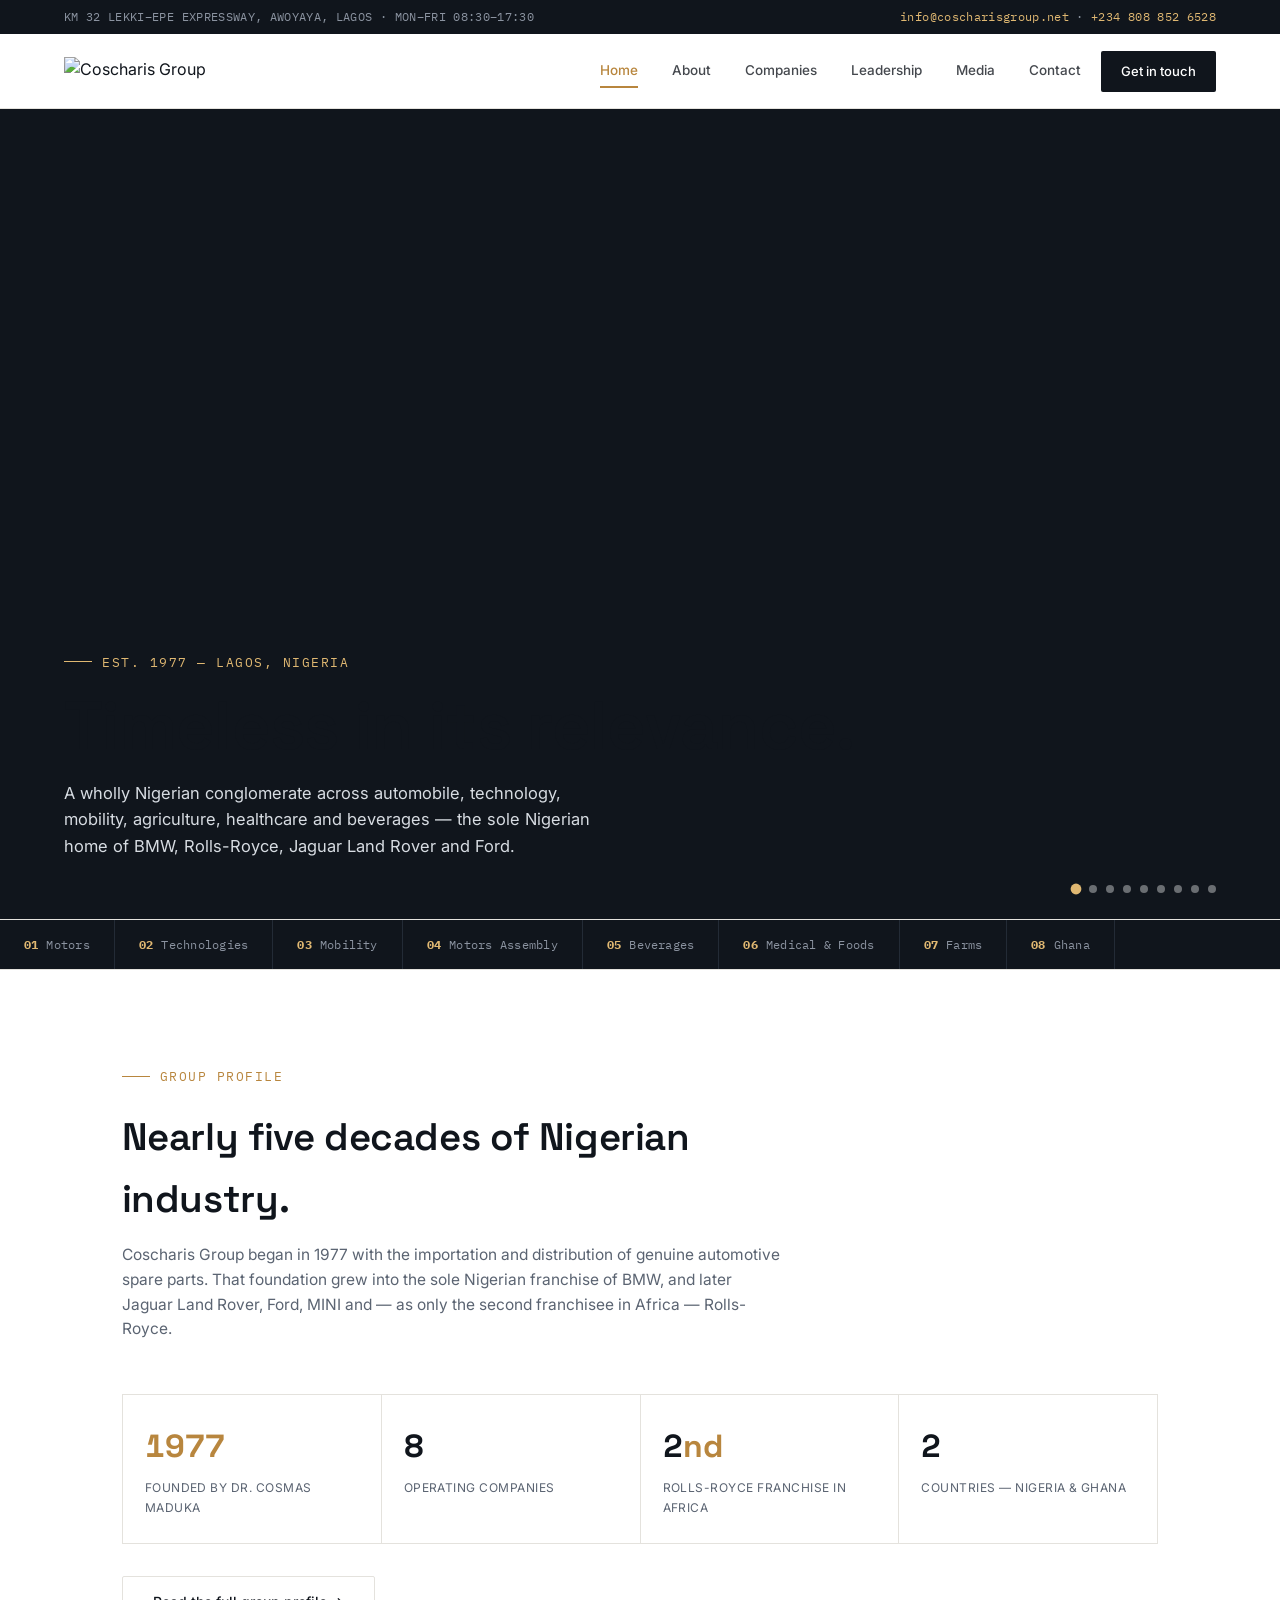
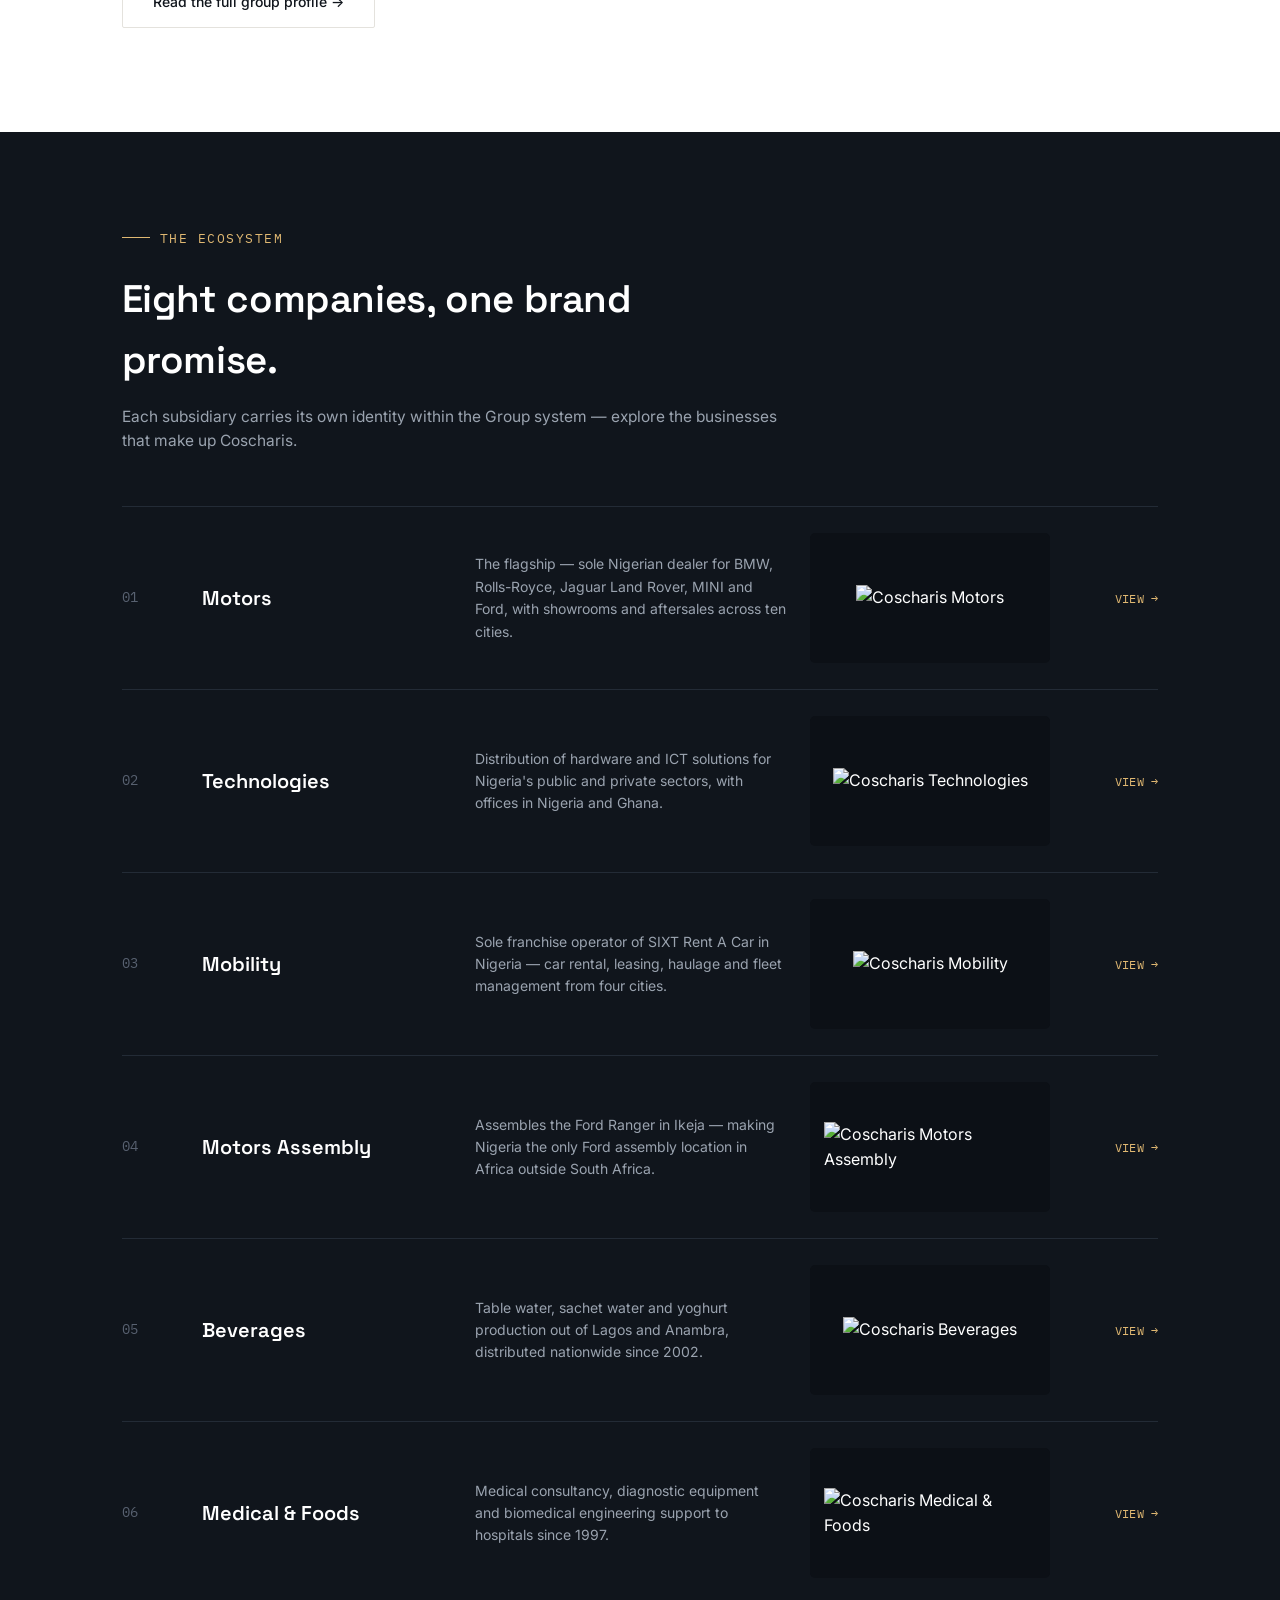
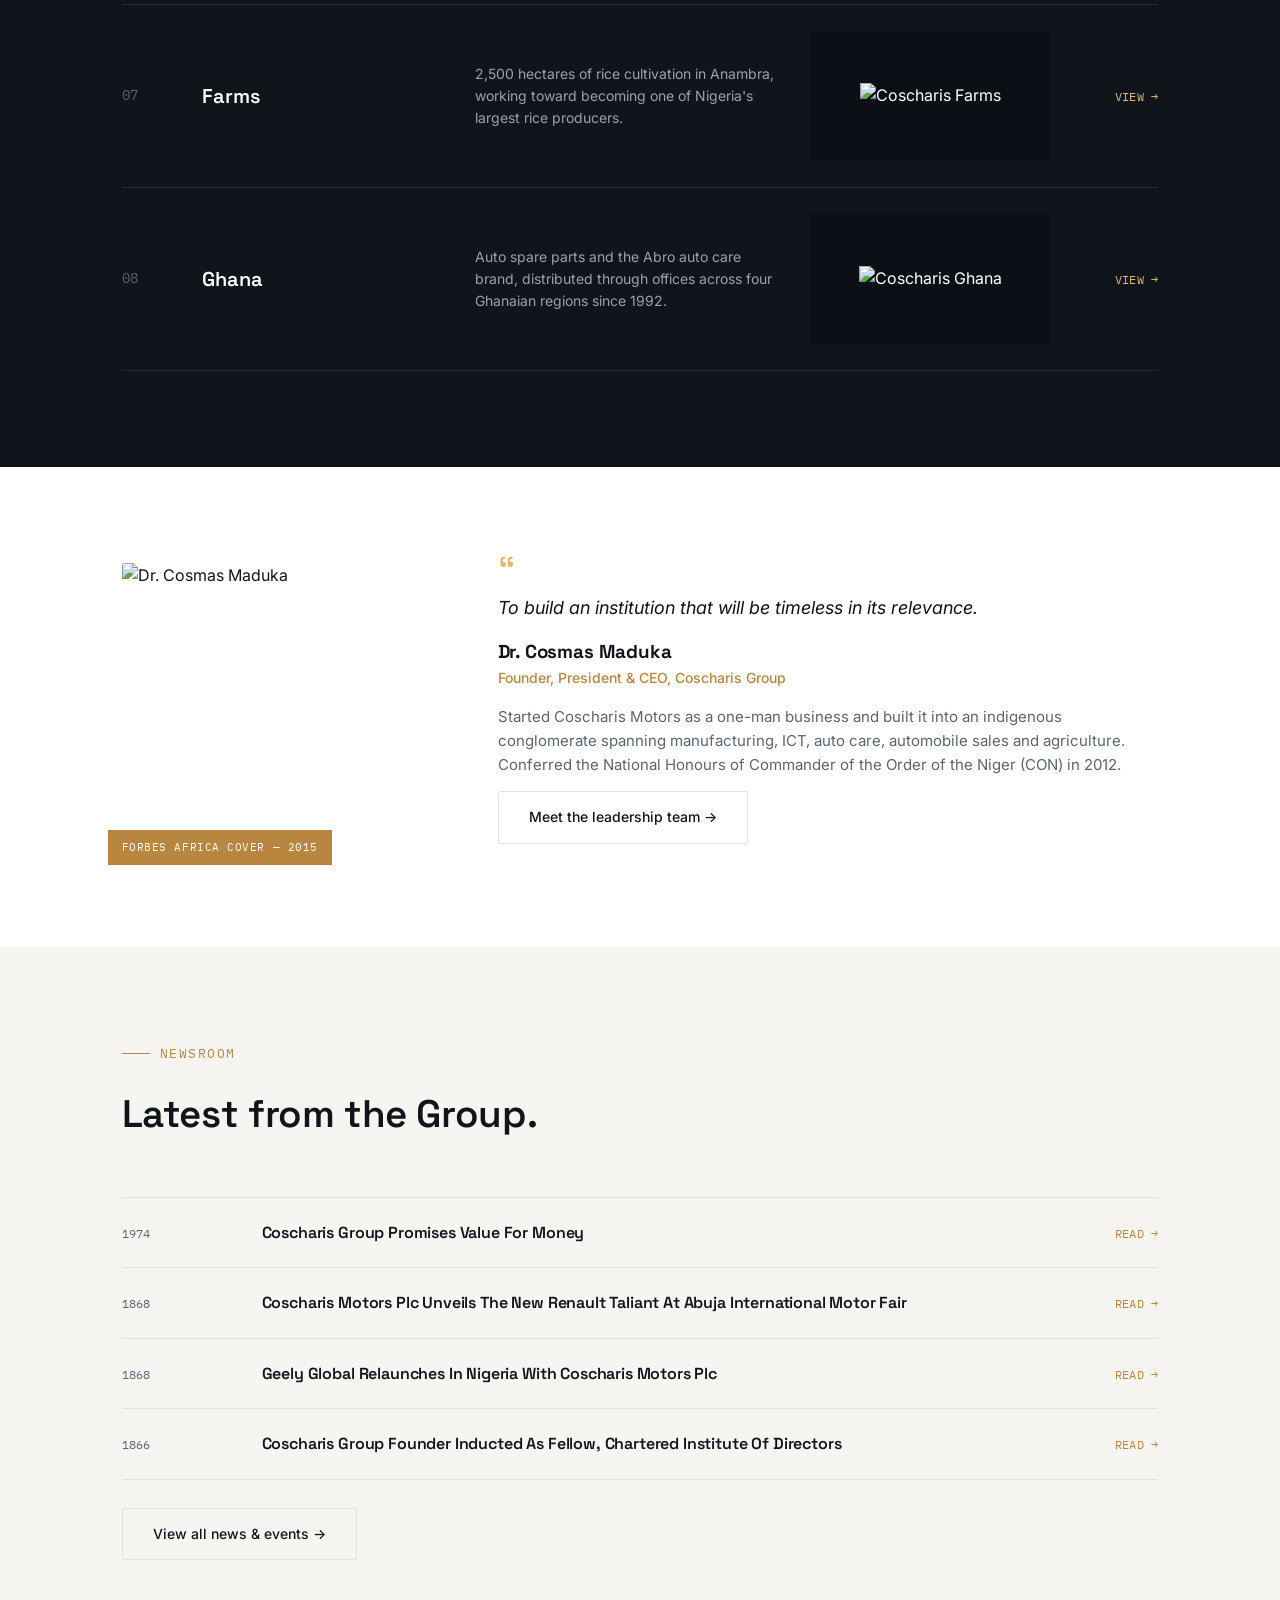
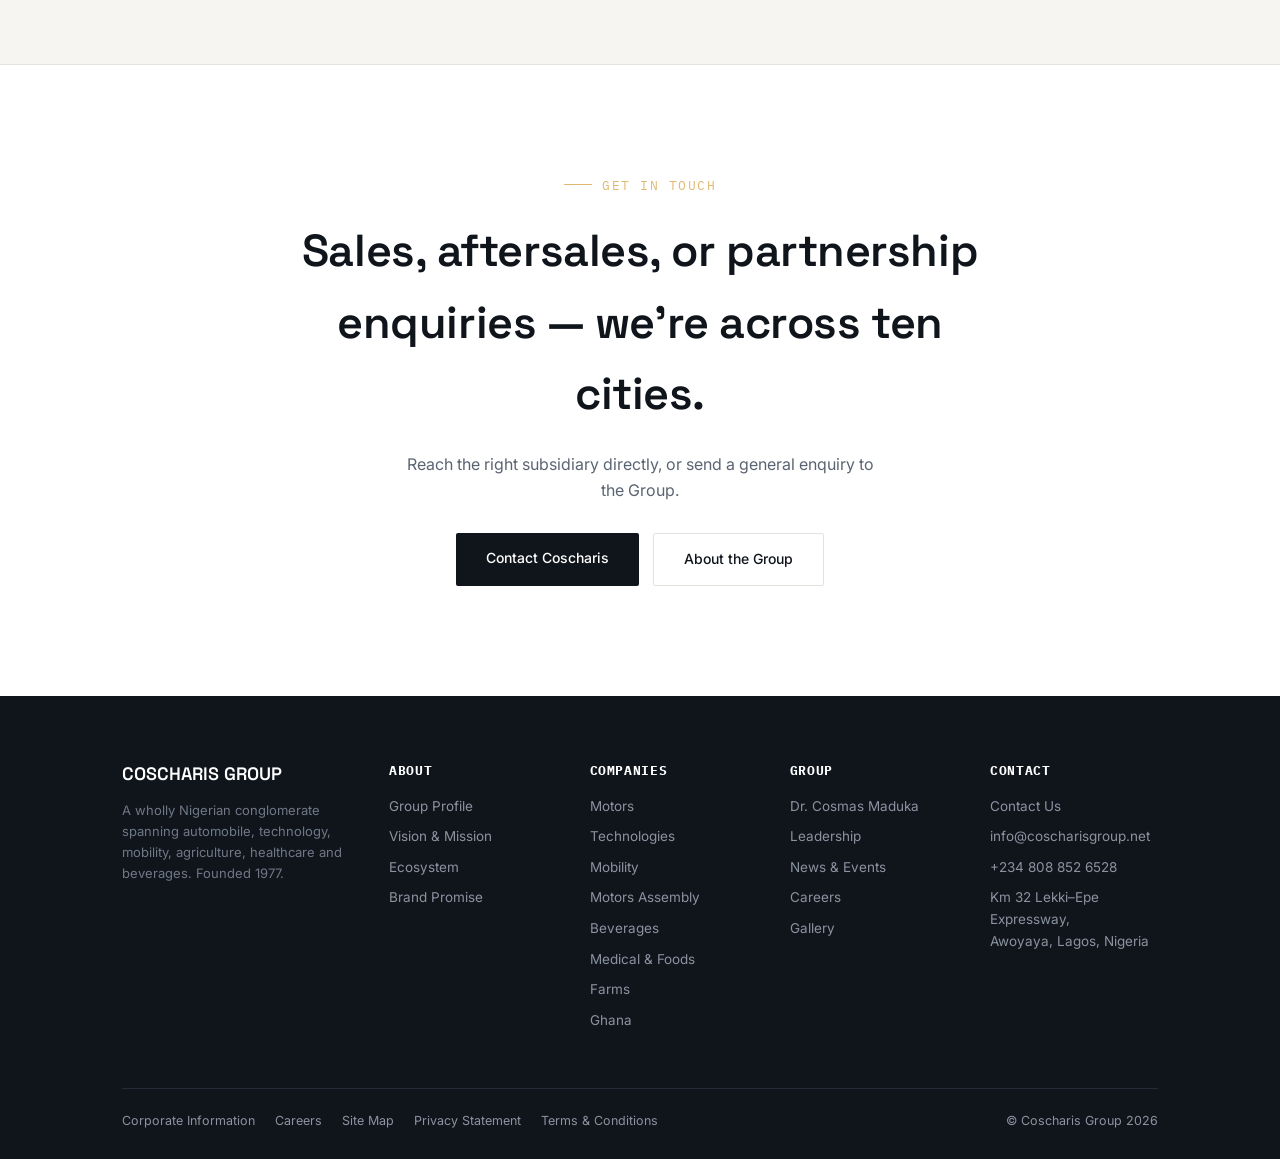
==== commit 719d473f: "Update homepage: fix broken hero images, expand carousel to slide through all 8 companies" ====
--- a/index.html
+++ b/index.html
@@ -36,7 +36,10 @@
 <a href="farms.html"><span class="dd-num">07</span>Farms</a>
 <a href="ghana.html"><span class="dd-num">08</span>Ghana</a></div>
     </div>
-    <div class="nav-item"><a href="leadership.html">Leadership</a></div>
+    <div class="nav-item"><a href="leadership.html">Leadership</a>
+      <div class="dropdown"><a href="ceo.html">Dr. Cosmas Maduka</a>
+<a href="leadership.html#management">Executive Management</a></div>
+    </div>
     <div class="nav-item"><a href="media.html">Media</a></div>
     <div class="nav-item"><a href="contact.html">Contact</a></div>
     <a class="nav-cta" href="contact.html">Get in touch</a>
@@ -45,14 +48,14 @@
 
 
 <section class="hero" style="padding:0;">
-  <div class="hero-slides"><div class="hero-slide active" style="background-image:url('https://coscharisgroup.net/wp-content/themes/coscharis1/images/2.jpg');"></div><div class="hero-slide" style="background-image:url('https://coscharisgroup.net/wp-content/themes/coscharis1/images/1.jpg');"></div><div class="hero-slide" style="background-image:url('https://coscharisgroup.net/wp-content/themes/coscharis1/images/33.jpg');"></div></div>
+  <div class="hero-slides"><div class="hero-slide active" style="background-image:url('https://coscharisgroup.net/wp-content/themes/coscharis1/images/2.jpg');"></div><div class="hero-slide" style="background-image:url('https://coscharisgroup.net/wp-content/themes/coscharis1/images/slides/Salesslide1.jpg');"></div><div class="hero-slide" style="background-image:url('https://coscharisgroup.net/wp-content/themes/coscharis1/images/slides/techslider1.jpg');"></div><div class="hero-slide" style="background-image:url('https://coscharisgroup.net/wp-content/themes/coscharis1/images/slides/mobilityslider1.jpg');"></div><div class="hero-slide" style="background-image:url('https://coscharisgroup.net/wp-content/themes/coscharis1/images/slides/assemblyslider1.jpg');"></div><div class="hero-slide" style="background-image:url('https://coscharisgroup.net/wp-content/themes/coscharis1/images/slides/beveragesslider1.jpg');"></div><div class="hero-slide" style="background-image:url('https://coscharisgroup.net/wp-content/themes/coscharis1/images/slides/medicalslider1.jpg');"></div><div class="hero-slide" style="background-image:url('https://coscharisgroup.net/wp-content/themes/coscharis1/images/slides/farmslider1.jpg');"></div><div class="hero-slide" style="background-image:url('https://coscharisgroup.net/wp-content/themes/coscharis1/images/slides/ghanaslider1.jpg');"></div></div>
   <div class="hero-scrim"></div>
   <div class="hero-content">
     <div class="eyebrow">Est. 1977 &mdash; Lagos, Nigeria</div>
     <h1>Timeless in its relevance.</h1>
     <p>A wholly Nigerian conglomerate across automobile, technology, mobility, agriculture, healthcare and beverages &mdash; the sole Nigerian home of BMW, Rolls-Royce, Jaguar Land Rover and Ford.</p>
   </div>
-  <div class="hero-dots"><span class="hero-dot active"></span><span class="hero-dot"></span><span class="hero-dot"></span></div>
+  <div class="hero-dots"><span class="hero-dot active"></span><span class="hero-dot"></span><span class="hero-dot"></span><span class="hero-dot"></span><span class="hero-dot"></span><span class="hero-dot"></span><span class="hero-dot"></span><span class="hero-dot"></span><span class="hero-dot"></span></div>
 </section>
 
 <div class="ledger-strip"><a class="ledger-item mono" data-page="motors.html" href="motors.html"><b>01</b>Motors</a><a class="ledger-item mono" data-page="technologies.html" href="technologies.html"><b>02</b>Technologies</a><a class="ledger-item mono" data-page="mobility.html" href="mobility.html"><b>03</b>Mobility</a><a class="ledger-item mono" data-page="motors-assembly.html" href="motors-assembly.html"><b>04</b>Motors Assembly</a><a class="ledger-item mono" data-page="beverages.html" href="beverages.html"><b>05</b>Beverages</a><a class="ledger-item mono" data-page="medical.html" href="medical.html"><b>06</b>Medical & Foods</a><a class="ledger-item mono" data-page="farms.html" href="farms.html"><b>07</b>Farms</a><a class="ledger-item mono" data-page="ghana.html" href="ghana.html"><b>08</b>Ghana</a></div>
@@ -237,6 +240,7 @@
       <div>
         <h5>Group</h5>
         <ul>
+          <li><a href="ceo.html">Dr. Cosmas Maduka</a></li>
           <li><a href="leadership.html">Leadership</a></li>
           <li><a href="media.html">News &amp; Events</a></li>
           <li><a href="media.html#careers">Careers</a></li>
--- a/css/style.css
+++ b/css/style.css
@@ -98,8 +98,18 @@
 .nav-cta{
   background:var(--ink); color:#fff; padding:10px 20px; border-radius:2px;
   font-size:13px; font-weight:500; white-space:nowrap;
-}
-.nav-cta:hover{background:var(--brass);}
+  position:relative; overflow:hidden; isolation:isolate;
+  transition:background .25s, transform .15s ease, box-shadow .25s;
+}
+.nav-cta::before{
+  content:""; position:absolute; inset:0; z-index:0;
+  background:linear-gradient(115deg, transparent 20%, rgba(255,255,255,0.35) 40%, transparent 60%);
+  transform:translateX(-120%); transition:transform .7s ease;
+}
+.nav-cta:hover::before{ transform:translateX(120%); }
+.nav-cta > *{ position:relative; z-index:1; }
+.nav-cta:hover{background:var(--brass); transform:translateY(-1px); box-shadow:0 8px 18px rgba(184,134,62,0.28);}
+.nav-cta:active{ transform:translateY(0) scale(.96); }
 .nav-toggle{display:none; font-size:22px; background:none; border:none; cursor:pointer;}
 @media (max-width:960px){
   .nav-links{ position:fixed; top:64px; left:0; right:0; bottom:0;
@@ -188,7 +198,7 @@
 .stat-grid{display:grid; grid-template-columns:repeat(4,1fr); gap:1px; background:var(--hair); border:1px solid var(--hair);}
 .stat-cell{background:#fff; padding:26px 22px;}
 .bg-ink .stat-cell{background:var(--ink-2); border-color:#232b36;}
-.stat-cell .num{font-family:'Space Grotesk',sans-serif; font-size:2rem; font-weight:700;}
+.stat-cell .num{font-family:'Space Grotesk',sans-serif; font-size:2rem; font-weight:700; font-variant-numeric:tabular-nums;}
 .stat-cell .num span{color:var(--brass);}
 .stat-cell .label{font-size:12px; color:var(--steel); margin-top:6px; text-transform:uppercase; letter-spacing:0.04em;}
 .bg-ink .stat-cell .label{color:#8b93a0;}
@@ -296,7 +306,7 @@
 /* ---------- Press / news list ---------- */
 .press-list{border-top:1px solid var(--hair);}
 .press-row{display:grid; grid-template-columns:120px 1fr 110px; gap:20px; align-items:baseline; padding:22px 0; border-bottom:1px solid var(--hair);}
-.press-row .p-date{font-family:'IBM Plex Mono',monospace; font-size:12px; color:var(--steel);}
+.press-row .p-date{font-family:'IBM Plex Mono',monospace; font-size:12px; color:var(--steel); font-variant-numeric:tabular-nums;}
 .press-row h4{font-size:16px; font-weight:600;}
 .press-row .p-link{font-family:'IBM Plex Mono',monospace; font-size:12px; color:var(--brass); text-align:right;}
 @media (max-width:700px){ .press-row{grid-template-columns:1fr;} .press-row .p-link{text-align:left;} }
@@ -323,11 +333,31 @@
 }
 input:focus, select:focus, textarea:focus{outline:none; border-color:var(--brass);}
 textarea{resize:vertical; min-height:120px;}
-.btn-primary, .btn-ghost{ display:inline-block; padding:14px 30px; font-size:14px; font-weight:500; border-radius:2px; border:none; cursor:pointer; font-family:'Inter',sans-serif; transition:background .25s, color .25s, border-color .25s, transform .2s, box-shadow .25s;}
+.btn-primary, .btn-ghost{
+  display:inline-block; padding:14px 30px; font-size:14px; font-weight:500; border-radius:2px; border:none; cursor:pointer; font-family:'Inter',sans-serif;
+  position:relative; overflow:hidden; isolation:isolate;
+  transition:background .25s, color .25s, border-color .25s, transform .15s ease, box-shadow .25s;
+}
+.btn-primary::before, .btn-ghost::before{
+  content:""; position:absolute; inset:0; z-index:0;
+  background:linear-gradient(115deg, transparent 20%, rgba(255,255,255,0.35) 40%, transparent 60%);
+  transform:translateX(-120%); transition:transform .7s ease;
+}
+.btn-primary:hover::before, .btn-ghost:hover::before{ transform:translateX(120%); }
+.btn-primary > *, .btn-ghost > *{ position:relative; z-index:1; }
 .btn-primary{background:var(--ink); color:#fff;}
 .btn-primary:hover{background:var(--brass); transform:translateY(-2px); box-shadow:0 10px 22px rgba(184,134,62,0.3);}
+.btn-primary:active{ transform:translateY(0) scale(.96); }
 .btn-ghost{border:1px solid var(--hair); color:var(--ink); background:transparent;}
 .btn-ghost:hover{border-color:var(--brass); color:var(--brass); transform:translateY(-2px);}
+.btn-ghost:active{ transform:translateY(0) scale(.96); }
+.btn-ripple{
+  position:absolute; border-radius:50%; transform:scale(0);
+  background:rgba(255,255,255,0.55); pointer-events:none; z-index:0;
+  animation:btnRipple .6s ease-out forwards;
+}
+.btn-ghost .btn-ripple{ background:rgba(184,134,62,0.35); }
+@keyframes btnRipple{ to{ transform:scale(3.2); opacity:0; } }
 
 /* ---------- CTA ---------- */
 .cta{text-align:center; padding:110px 5%; border-top:1px solid var(--hair);}
@@ -370,7 +400,32 @@
 .stagger > *:nth-child(12){transition-delay:.66s;}
 .stagger > *:nth-child(13){transition-delay:.72s;}
 
-/* ---------- Misc ---------- */
+/* ---------- Timeline (CEO milestones) ---------- */
+.timeline{ position:relative; padding-left:30px; border-left:2px solid var(--hair); }
+.timeline-item{ position:relative; padding-bottom:34px; }
+.timeline-item:last-child{ padding-bottom:0; }
+.timeline-item::before{
+  content:""; position:absolute; left:-37px; top:3px; width:12px; height:12px; border-radius:50%;
+  background:var(--brass); box-shadow:0 0 0 4px var(--paper), 0 0 0 6px var(--brass-light);
+  transition:transform .3s ease;
+}
+.timeline-item:hover::before{ transform:scale(1.3); }
+.timeline-item .t-year{ font-family:'IBM Plex Mono',monospace; color:var(--brass); font-size:13px; font-weight:600; margin-bottom:6px; letter-spacing:.03em;}
+.timeline-item h4{ font-size:16px; margin-bottom:5px; font-weight:600;}
+.timeline-item p{ color:var(--steel); font-size:14.5px; line-height:1.55;}
+.bg-ink .timeline{ border-color:#232b36; }
+.bg-ink .timeline-item::before{ box-shadow:0 0 0 4px var(--ink), 0 0 0 6px var(--brass-light); }
+.bg-ink .timeline-item h4{ color:#fff; }
+.bg-ink .timeline-item p{ color:#9aa3af; }
+
+/* ---------- Affiliation pills row ---------- */
+.affil-grid{ display:flex; flex-wrap:wrap; gap:10px; }
+.affil-pill{
+  font-family:'IBM Plex Mono',monospace; font-size:12px; padding:9px 16px;
+  border:1px solid var(--hair); border-radius:20px; color:var(--ink);
+  transition:border-color .25s, color .25s, transform .25s;
+}
+.affil-pill:hover{ border-color:var(--brass); color:var(--brass); transform:translateY(-2px); }
 .two-col{display:grid; grid-template-columns:1fr 1fr; gap:48px;}
 @media (max-width:820px){ .two-col{grid-template-columns:1fr;} }
 .pill{display:inline-block; font-family:'IBM Plex Mono',monospace; font-size:11.5px; padding:5px 12px; border:1px solid var(--hair); border-radius:20px; color:var(--steel); margin:0 6px 6px 0;}
